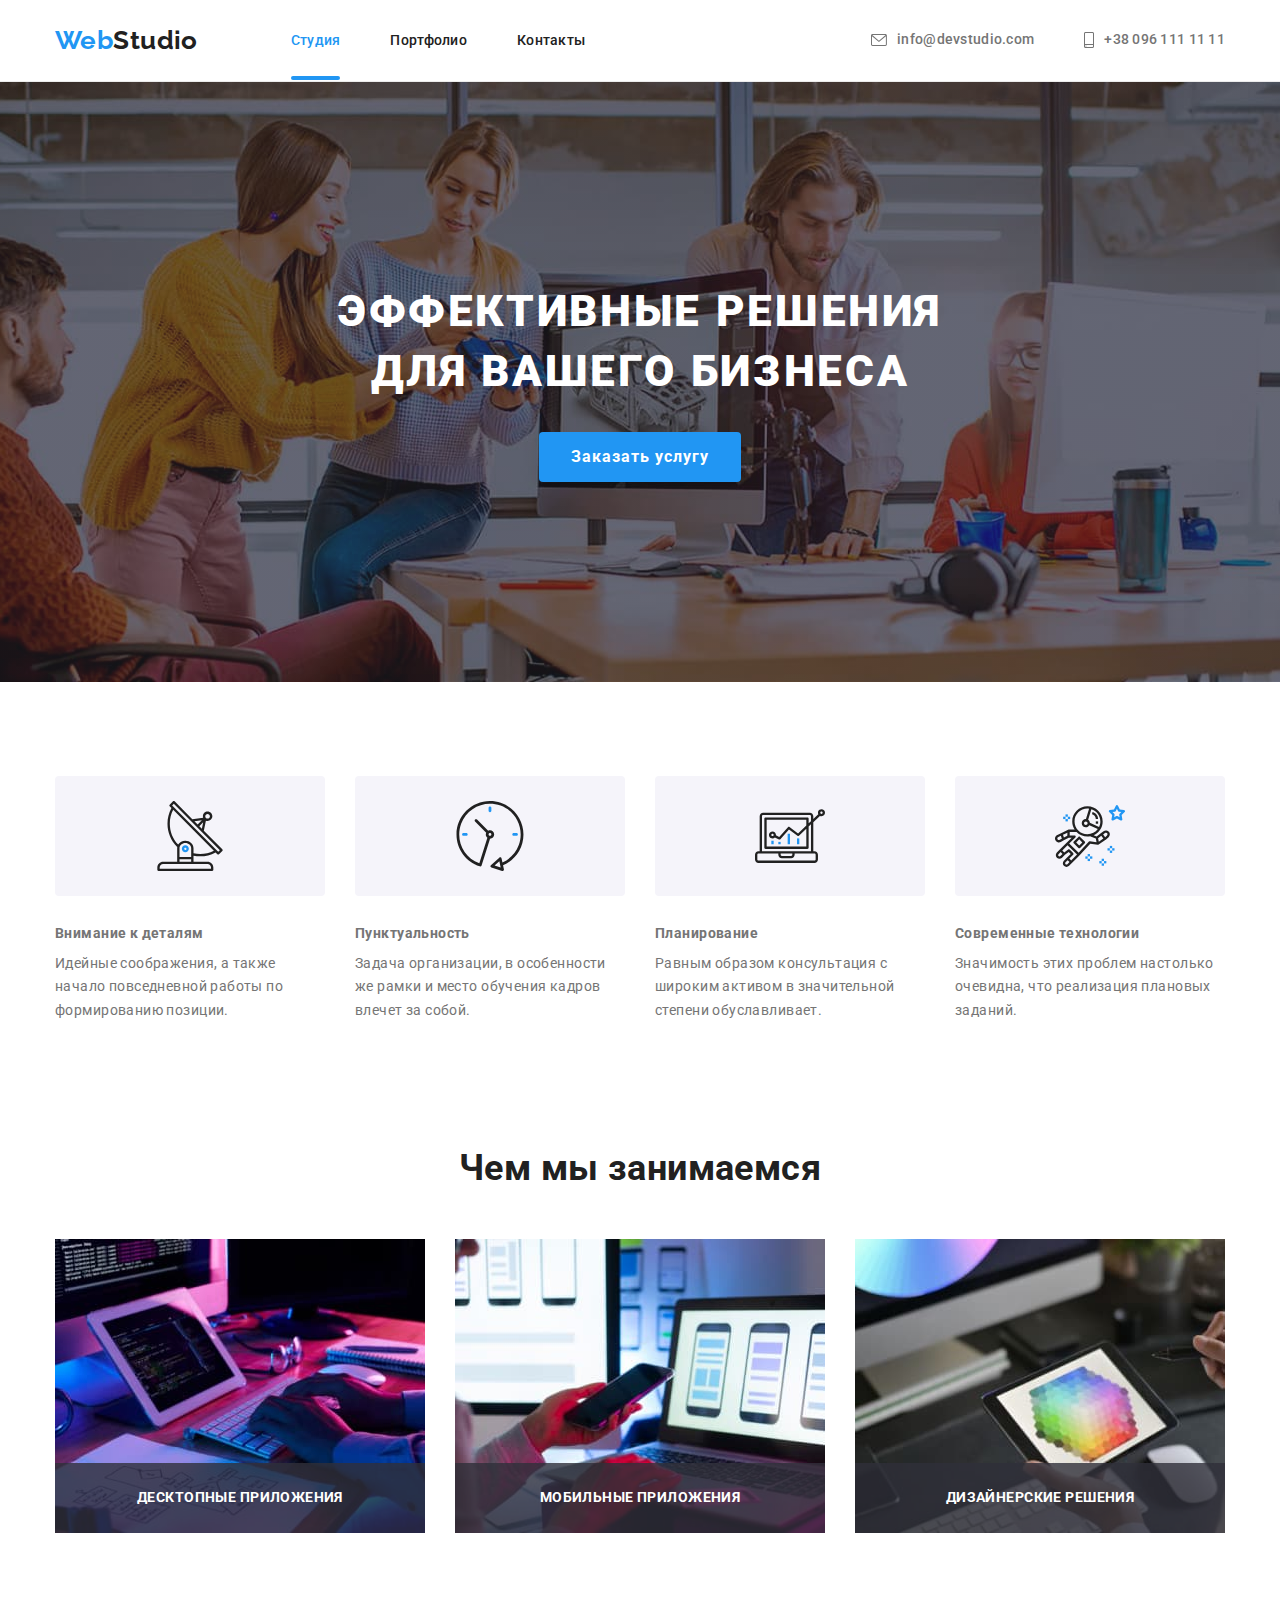
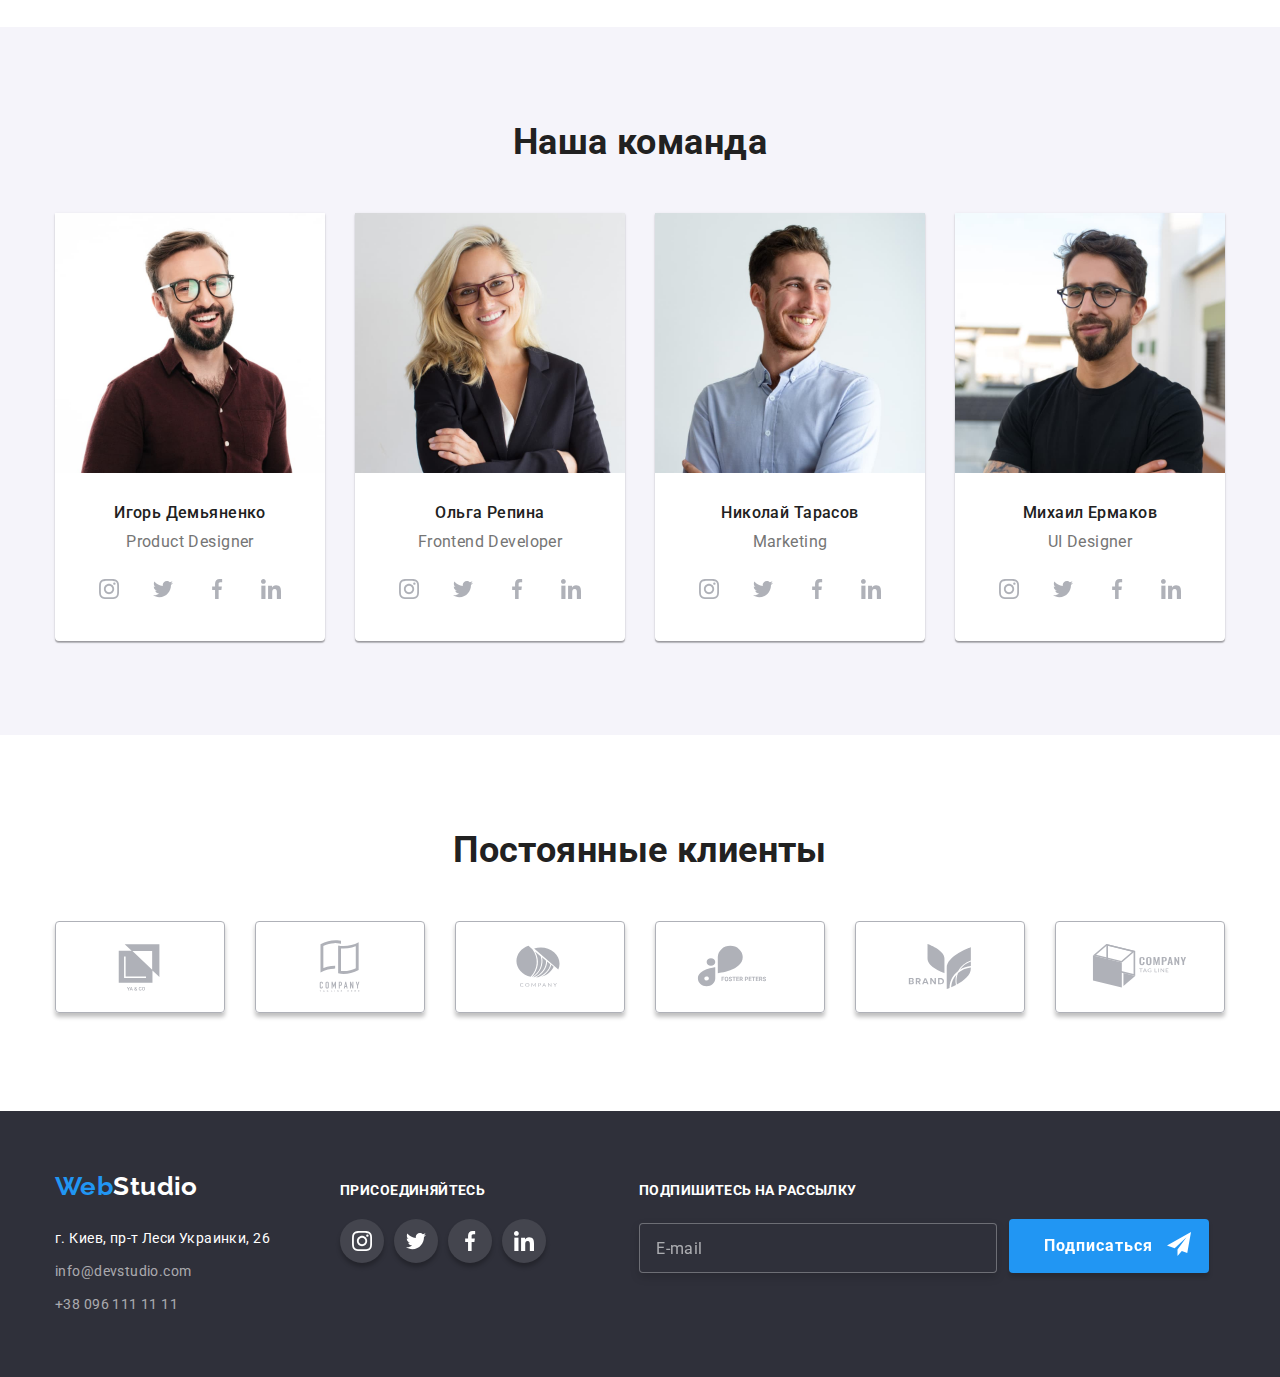
==== index.html @ 1bba3a95 "homework" ====
<!DOCTYPE html>
<html lang="ru">
  <head>
    <meta charset="UTF-8" />
    <meta http-equiv="X-UA-Compatible" content="IE=edge" />
    <meta name="viewport" content="width=device-width, initial-scale=1.0" />
    <title>Studia</title>
    <link rel="preconnect" href="https://fonts.gstatic.com" />
    <link
      href="https://fonts.googleapis.com/css2?family=Raleway:wght@700&family=Roboto:wght@400;500;700;900&display=swap"
      rel="stylesheet"
    />
    <link
      rel="stylesheet"
      href="https://cdnjs.cloudflare.com/ajax/libs/modern-normalize/1.1.0/modern-normalize.min.css"
    />
    <link rel="stylesheet" href="./css/styles.css" />
  </head>
  <body>
    <!-- Шапка Сайта-->
    <header>
      <div class="container main-nav">
        <a href="./index.html" class="logo"
          >Web<span class="accent">Studio</span></a
        >
        <nav>
          <ul class="site-nav list">
            <li class="item"><a href="/" class="current">Студия</a></li>
            <li class="item"><a href="./portfolio.html">Портфолио</a></li>
            <li class="item"><a href="/">Контакты</a></li>
          </ul>
        </nav>
        <ul class="contacts-list">
          <li class="item">
            <a href="mailto:info@devstudio.com" class="envelope">
              <svg width="16px" height="12px" class="envelope-icon">
                <use href="./images/symbol-defs.svg#icon-envelope"></use>
              </svg>
              info@devstudio.com</a
            >
          </li>
          <li class="item">
            <a href="tel:+380961111111" class="envelope">
              <svg class="envelope-icon" width="10px" height="16px">
                <use href="./images/symbol-defs.svg#icon-smartphone"></use>
              </svg>
              +38 096 111 11 11</a
            >
          </li>
        </ul>
      </div>
    </header>
    <main>
      <!-- Решения для бизнеса-->
      <section class="hero">
        <h1 class="hero-title">Эффективные решения<br />для вашего бизнеса</h1>
        <button type="button" class="button" data-modal-open>
          Заказать услугу
        </button>
      </section>
      <div class="backdrop is-hidden" data-modal>
        <div class="modal">
          <button type="button" class="modal-button" data-modal-close>
            <svg class="modal-close-icon" width="11" height="11">
              <use href="./images/symbol-defs.svg#icon-close"></use>
            </svg>
          </button>
          <p class="text-form">Оставьте свои данные, мы вам перезвоним</p>
          <form class="contact-form">
            <label class="contact-form-field">
              <span class="text-form-field">Имя</span>
              <span class="contact-form-input-wraper">
                <input
                  name="user_name"
                  class="contact-form-input"
                  type="text"
                />
                <svg class="contact-form-icon" width="18" height="18">
                  <use href="./images/symbol-defs.svg#icon-person-black"></use>
                </svg>
              </span>
            </label>
            <label class="contact-form-field">
              <span class="text-form-field">Телефон</span>
              <span class="contact-form-input-wraper">
                <input
                  name="user_phone"
                  class="contact-form-input"
                  type="tel"
                />
                <svg class="contact-form-icon" width="18" height="18">
                  <use href="./images/symbol-defs.svg#icon-phone-black"></use>
                </svg>
              </span>
            </label>
            <label class="contact-form-field">
              <span class="text-form-field">Почта</span>
              <span class="contact-form-input-wraper">
                <input
                  name="user_mail"
                  class="contact-form-input"
                  type="email"
                />
                <svg class="contact-form-icon" width="18" height="18">
                  <use href="./images/symbol-defs.svg#icon-email-black"></use>
                </svg>
              </span>
            </label>
            <label class="contact-form-field">
              <span class="text-form-field">Комментарий</span>
              <textarea
                name="user_massage"
                class="contact-form-massage"
                placeholder="Введите текст"
              ></textarea>
            </label>
            <div class="contact-form-checkbox-wraper">
              <input
                name="acept_policy"
                type="checkbox"
                class="contact-form-checkbox visually-hidden"
                id="policy-checkbox"
                required
              />
              <label for="policy-checkbox" class="contact-form-checkbox-label"
                >Соглашаюсь с рассылкой и принимаю&nbsp;
                <a class="privacy-policy" href="">Условия договора</a>
              </label>
            </div>

            <button type="submit" class="contact-form-submit-btn">
              Отправить
            </button>
          </form>
        </div>
      </div>
      <!-- Особенности в работах-->
      <section class="section">
        <div class="container">
          <h2 class="visually-hidden">Особенности в работах</h2>
          <ul class="list-text">
            <li class="list-text-item">
              <div class="list-text-icons">
                <svg width="70px" height="70px">
                  <use href="./images/symbol-defs.svg#icon-antenna"></use>
                </svg>
              </div>
              <h3>Внимание к деталям</h3>
              <p>
                Идейные соображения, а также начало повседневной работы по
                формированию позиции.
              </p>
            </li>
            <li class="list-text-item clock">
              <div class="list-text-icons">
                <svg width="70px" height="70px">
                  <use href="./images/symbol-defs.svg#icon-clock"></use>
                </svg>
              </div>
              <h3>Пунктуальность</h3>
              <p>
                Задача организации, в особенности же рамки и место обучения
                кадров влечет за собой.
              </p>
            </li>
            <li class="list-text-item diagram">
              <div class="list-text-icons">
                <svg width="70px" height="70px">
                  <use href="./images/symbol-defs.svg#icon-diagram"></use>
                </svg>
              </div>
              <h3>Планирование</h3>
              <p>
                Равным образом консультация с широким активом в значительной
                степени обуславливает.
              </p>
            </li>
            <li class="list-text-item astronaut">
              <div class="list-text-icons">
                <svg width="70px" height="70px">
                  <use href="./images/symbol-defs.svg#icon-astronaut"></use>
                </svg>
              </div>
              <h3>Современные технологии</h3>
              <p>
                Значимость этих проблем настолько очевидна, что реализация
                плановых заданий.
              </p>
            </li>
          </ul>
        </div>
      </section>
      <!-- Чем мы занимаемся-->
      <section class="section work">
        <div class="container">
          <h2 class="section-title">Чем мы занимаемся</h2>
          <ul class="list">
            <li>
              <div class="list-work">
                <img
                  src="./images/planshet.jpg"
                  alt="печать текста на клавиатуре"
                  width="370"
                />
                <p class="overlay-work">Десктопные приложения</p>
              </div>
            </li>
            <li>
              <div class="list-work">
                <img
                  src="./images/telefon.jpg"
                  alt="с телефоном в руках"
                  width="370"
                />
                <p class="overlay-work">Мобильные приложения</p>
              </div>
            </li>
            <li>
              <div class="list-work">
                <img
                  src="./images/risunok.jpg"
                  alt="с планшетом в руках"
                  width="370"
                />
                <p class="overlay-work">Дизайнерские решения</p>
              </div>
            </li>
          </ul>
        </div>
      </section>
      <!-- Команда-->
      <section class="section-our-team">
        <div class="container">
          <h2 class="section-title">Наша команда</h2>
          <ul class="list">
            <li class="list-item">
              <img
                src="./images/igordemjanenko.jpg"
                alt="Игорь Демьяненко"
                width="270"
              />

              <h3>Игорь Демьяненко</h3>
              <p>Product Designer</p>

              <ul class="list-icons-team">
                <li>
                  <a href="https://www.instagram.com/" class="icons-team">
                    <svg class="icon-team" width="20px" height="20px">
                      <use href="./images/symbol-defs.svg#icon-instagram"></use>
                    </svg>
                  </a>
                </li>
                <li>
                  <a href="https://www.twitter.com/" class="icons-team">
                    <svg class="icon-team" width="20px" height="20px">
                      <use href="./images/symbol-defs.svg#icon-twitter"></use>
                    </svg>
                  </a>
                </li>
                <li>
                  <a href="https://www.facebook.com/" class="icons-team">
                    <svg class="icon-team" width="20px" height="20px">
                      <use href="./images/symbol-defs.svg#icon-facebook"></use>
                    </svg>
                  </a>
                </li>
                <li>
                  <a href="https://www.linkedin.com/" class="icons-team">
                    <svg class="icon-team" width="20px" height="20px">
                      <use href="./images/symbol-defs.svg#icon-linkedin"></use>
                    </svg>
                  </a>
                </li>
              </ul>
            </li>
            <li class="list-item">
              <img
                src="./images/olgarepina.jpg"
                alt="Ольга Репина"
                width="270"
              />

              <h3>Ольга Репина</h3>
              <p>Frontend Developer</p>

              <ul class="list-icons-team">
                <li>
                  <a href="https://www.instagram.com/" class="icons-team">
                    <svg class="icon-team" width="20px" height="20px">
                      <use href="./images/symbol-defs.svg#icon-instagram"></use>
                    </svg>
                  </a>
                </li>
                <li>
                  <a href="https://www.twitter.com/" class="icons-team">
                    <svg class="icon-team" width="20px" height="20px">
                      <use href="./images/symbol-defs.svg#icon-twitter"></use>
                    </svg>
                  </a>
                </li>
                <li>
                  <a href="https://www.facebook.com/" class="icons-team">
                    <svg class="icon-team" width="20px" height="20px">
                      <use href="./images/symbol-defs.svg#icon-facebook"></use>
                    </svg>
                  </a>
                </li>
                <li>
                  <a href="https://www.linkedin.com/" class="icons-team">
                    <svg class="icon-team" width="20px" height="20px">
                      <use href="./images/symbol-defs.svg#icon-linkedin"></use>
                    </svg>
                  </a>
                </li>
              </ul>
            </li>
            <li class="list-item">
              <img
                src="./images/nikolajtarasov.jpg"
                alt="Николай Тарасов"
                width="270"
              />

              <h3>Николай Тарасов</h3>
              <p>Marketing</p>

              <ul class="list-icons-team">
                <li>
                  <a href="https://www.instagram.com/" class="icons-team">
                    <svg class="icon-team" width="20px" height="20px">
                      <use href="./images/symbol-defs.svg#icon-instagram"></use>
                    </svg>
                  </a>
                </li>
                <li>
                  <a href="https://www.twitter.com/" class="icons-team">
                    <svg class="icon-team" width="20px" height="20px">
                      <use href="./images/symbol-defs.svg#icon-twitter"></use>
                    </svg>
                  </a>
                </li>
                <li>
                  <a href="https://www.facebook.com/" class="icons-team">
                    <svg class="icon-team" width="20px" height="20px">
                      <use href="./images/symbol-defs.svg#icon-facebook"></use>
                    </svg>
                  </a>
                </li>
                <li>
                  <a href="https://www.linkedin.com/" class="icons-team">
                    <svg class="icon-team" width="20px" height="20px">
                      <use href="./images/symbol-defs.svg#icon-linkedin"></use>
                    </svg>
                  </a>
                </li>
              </ul>
            </li>
            <li class="list-item">
              <img
                src="./images/mikhailyermakov.jpg"
                alt="Михаил Ермаков"
                width="270"
              />

              <h3>Михаил Ермаков</h3>
              <p>UI Designer</p>

              <ul class="list-icons-team">
                <li>
                  <a href="https://www.instagram.com/" class="icons-team">
                    <svg class="icon-team" width="20px" height="20px">
                      <use href="./images/symbol-defs.svg#icon-instagram"></use>
                    </svg>
                  </a>
                </li>
                <li>
                  <a href="https://www.twitter.com/" class="icons-team">
                    <svg class="icon-team" width="20px" height="20px">
                      <use href="./images/symbol-defs.svg#icon-twitter"></use>
                    </svg>
                  </a>
                </li>
                <li>
                  <a href="https://www.facebook.com/" class="icons-team">
                    <svg class="icon-team" width="20px" height="20px">
                      <use href="./images/symbol-defs.svg#icon-facebook"></use>
                    </svg>
                  </a>
                </li>
                <li>
                  <a href="https://www.linkedin.com/" class="icons-team">
                    <svg class="icon-team" width="20px" height="20px">
                      <use href="./images/symbol-defs.svg#icon-linkedin"></use>
                    </svg>
                  </a>
                </li>
              </ul>
            </li>
          </ul>
        </div>
      </section>
      <section class="our-clients">
        <div class="container">
          <h2 class="section-title">Постоянные клиенты</h2>
          <ul class="list-logos">
            <li class="svg-logo-list">
              <a href="/" class="logo-client">
                <svg width="106px" height="60px" class="svg-logo">
                  <use href="./images/symbol-defs.svg#icon-Logo1"></use>
                </svg>
              </a>
            </li>
            <li class="svg-logo-list">
              <a href="/" class="logo-client">
                <svg width="106px" height="60px" class="svg-logo">
                  <use href="./images/symbol-defs.svg#icon-Logo2"></use>
                </svg>
              </a>
            </li>
            <li class="svg-logo-list">
              <a href="/" class="logo-client">
                <svg width="106px" height="60px" class="svg-logo">
                  <use href="./images/symbol-defs.svg#icon-Logo3"></use>
                </svg>
              </a>
            </li>
            <li class="svg-logo-list">
              <a href="/" class="logo-client">
                <svg width="106px" height="60px" class="svg-logo">
                  <use href="./images/symbol-defs.svg#icon-Logo4"></use>
                </svg>
              </a>
            </li>
            <li class="svg-logo-list">
              <a href="/" class="logo-client">
                <svg width="106px" height="60px" class="svg-logo">
                  <use href="./images/symbol-defs.svg#icon-Logo5"></use>
                </svg>
              </a>
            </li>
            <li class="svg-logo-list">
              <a href="/" class="logo-client">
                <svg width="106px" height="60px" class="svg-logo">
                  <use href="./images/symbol-defs.svg#icon-Logo6"></use>
                </svg>
              </a>
            </li>
          </ul>
        </div>
      </section>
    </main>
    <!--Футер-->
    <footer>
      <div class="container footer-container">
        <div class="nav-footer">
          <a href="/" class="logo logo-footer"
            >Web<span class="accent-footer">Studio</span></a
          >
          <address>
            <ul class="list-footer">
              <li>
                <a
                  class="adress"
                  href="https://goo.gl/maps/MWfXR5edQ5mQwXb56"
                  target="_blank"
                  rel="noreferrer noopener"
                  title="карты google"
                  >г. Киев, пр-т Леси Украинки, 26</a
                >
              </li>
              <li>
                <a class="contacts-footer" href="mailto:info@devstudio.com"
                  >info@devstudio.com</a
                >
              </li>
              <li>
                <a class="contacts-footer" href="tel:+380961111111"
                  >+38 096 111 11 11</a
                >
              </li>
            </ul>
          </address>
        </div>
        <div class="icons-nav-footer">
          <p class="text-footer">Присоединяйтесь</p>
          <ul class="list-icons-footer">
            <li>
              <a href="https://www.instagram.com/" class="icons-footer">
                <svg class="icon-footer" width="20px" height="20px">
                  <use href="./images/symbol-defs.svg#icon-instagram"></use>
                </svg>
              </a>
            </li>
            <li>
              <a href="https://www.twitter.com/" class="icons-footer">
                <svg class="icon-footer" width="20px" height="20px">
                  <use href="./images/symbol-defs.svg#icon-twitter"></use>
                </svg>
              </a>
            </li>
            <li>
              <a href="https://www.facebook.com/" class="icons-footer">
                <svg class="icon-footer" width="20px" height="20px">
                  <use href="./images/symbol-defs.svg#icon-facebook"></use>
                </svg>
              </a>
            </li>
            <li>
              <a href="https://www.linkedin.com/" class="icons-footer">
                <svg class="icon-footer" width="20px" height="20px">
                  <use href="./images/symbol-defs.svg#icon-linkedin"></use>
                </svg>
              </a>
            </li>
          </ul>
        </div>
        <div class="form-footer">
          <p class="text-form-footer">Подпишитесь на рассылку</p>
          <span class="footer-position">
            <label class="footer-form-field">
              <textarea
                name="user_massage"
                class="footer-form-massage"
                placeholder="E-mail"
              ></textarea>
            </label>
            <button type="submit" class="footer-form-btn">
              <span class="btn-text">Подписаться</span>
            </button>
          </span>
        </div>
      </div>
    </footer>
    <script src="./modal.js"></script>
  </body>
</html>
---- css/styles.css ----
:root {
  --primary-text-color: #212121;
  --secondary-text-color: #757575;
  --accent: #2196f3;
  --font-color: #ffffff;
  --secondary-font-color: #2f303a;
  --third-font-color: #f5f4fa;
}
h1,
h2,
h3,
p {
  margin-top: 0;
  margin-bottom: 0;
}
html {
  box-sizing: border-box;
}
header {
  padding-top: 25px;
  padding-bottom: 25px;
  border-bottom: 1px solid #ececec;
}
body {
  background-color: var(--font-color);
  color: var(--primary-text-color);
  margin: 0;

  font-family: roboto, sans-serif;
  letter-spacing: 0.03em;
  font-size: 14px;
  line-height: 1.7;
}

img {
  display: block;
}

.list {
  display: flex;
  flex-wrap: wrap;
  list-style: none;
  padding: 0;
  margin: 0;
}
.list .item:not(:last-child) {
  margin-right: 50px;
}
.list li:not(:last-child) {
  margin-right: 30px;
}
.list-item {
  background-color: var(--font-color);
  margin-bottom: 0;
  box-shadow: 0px 1px 3px rgba(0, 0, 0, 0.12), 0px 1px 1px rgba(0, 0, 0, 0.14),
    0px 2px 1px rgba(0, 0, 0, 0.2);
  border-radius: 0px 0px 4px 4px;
}
a {
  text-decoration: none;
}
.list-text {
  display: flex;
  flex-wrap: nowrap;
  list-style: none;
  padding-left: 0;
  margin: 0;
}
.list-text li:not(:last-child) {
  margin-right: 30px;
}

.list-text-item {
  height: auto;
  width: 270px;

  margin-bottom: 30px;
}
.list-text-icons {
  background-color: var(--third-font-color);
  height: 120px;
  margin-bottom: 30px;
  align-items: center;
  justify-content: center;
  display: flex;
  border-radius: 4px;
}

.container {
  width: 1200px;
  padding-left: 15px;
  padding-right: 15px;
  margin: 0 auto;
}

/* header */
.main-nav {
  display: flex;
  align-items: center;
}

.logo {
  color: var(--accent);
  margin-right: 93px;

  font-family: raleway;
  font-weight: bold;
  font-size: 26px;
  line-height: 1.19;
}

.accent {
  color: var(--primary-text-color);
}
.accent-footer {
  color: var(--font-color);
}

.site-nav a {
  color: var(--primary-text-color);

  font-weight: 500;
  font-size: 14px;
  line-height: 1.14;
  letter-spacing: 0.02em;
  padding-bottom: 32px;
  transition: color 250ms cubic-bezier(0.4, 0, 0.2, 1);
}

.site-nav a:hover,
.site-nav a:focus {
  color: var(--accent);
}
.site-nav .current {
  color: var(--accent);
  padding-bottom: 32px;
}
.current {
  position: relative;
}
.current::after {
  content: "";
  background-color: var(--accent);
  position: absolute;
  width: 100%;
  height: 4px;
  bottom: 0;
  left: 0;
  border-radius: 2px;
}
.site-nav {
  display: flex;
}

.site-nav .item {
  margin-right: 50px;
  display: block;
}
.site-nav .item:last-child {
  margin-right: 0;
}
.contacts-list a {
  color: var(--secondary-text-color);

  font-weight: 500;
  font-size: 14px;
  line-height: 1.14;
  letter-spacing: 0.02em;
}

.contacts-list {
  display: flex;
  list-style: none;
  padding-left: 0;
  padding: 0;
  margin-top: 0;
  margin-bottom: 0;
  margin-left: auto;
}
.contacts-list .item + .item {
  margin-left: 50px;
}
.envelope {
  display: flex;
  align-items: center;
  transition: color 250ms cubic-bezier(0.4, 0, 0.2, 1);
}
.envelope:hover,
.envelope:focus {
  color: var(--accent);
  cursor: pointer;
}
.envelope-icon {
  margin-right: 10px;
  fill: currentColor;
}

.visually-hidden {
  position: absolute;
  width: 1px;
  height: 1px;
  margin: -1px;
  border: 0;
  padding: 0;
  white-space: nowrap;
  clip-path: inset(100%);
  clip: rect(0 0 0 0);
  overflow: hidden;
}

/* hero */
.hero {
  background-color: var(--secondary-font-color);
  text-align: center;
  margin-left: auto;
  margin-right: auto;
  padding-top: 200px;
  padding-bottom: 200px;
  max-width: 1600px;
  background-image: linear-gradient(
      to right,
      rgba(47, 48, 58, 40%),
      rgba(47, 48, 58, 40%)
    ),
    url("../images/hero.jpg");

  background-repeat: no-repeat;
  background-position: center;
  background-size: cover;
}

.hero-title {
  color: var(--font-color);
  margin-top: 0;
  margin-bottom: 30px;
  font-weight: 900;
  font-size: 44px;
  line-height: 1.36;

  letter-spacing: 0.06em;
  text-transform: uppercase;
}

.backdrop {
  position: fixed;
  top: 0;
  left: 0;
  width: 100%;
  height: 100%;
  background-color: rgba(0, 0, 0, 0.2);
  transition: opacity 250ms cubic-bezier(0.4, 0, 0.2, 1),
    visibility 250ms cubic-bezier(0.4, 0, 0.2, 1);
}
.backdrop.is-hidden {
  opacity: 0;
  pointer-events: none;
  visibility: visible;
}
.modal {
  position: absolute;
  top: 50%;
  left: 50%;
  transform: translate(-50%, -50%);
  min-height: 581px;
  min-width: 528px;
  background-color: rgba(255, 255, 255, 1);
  border-radius: 4px;
  box-shadow: 0px 1px 3px rgba(0, 0, 0, 0.12), 0px 1px 1px rgba(0, 0, 0, 0.14),
    0px 2px 1px rgba(0, 0, 0, 0.2);
  padding: 40px;
}

/* section */
.section {
  padding-top: 94px;
  padding-bottom: 94px;
}
.work {
  padding-top: 0;
}
.list-work {
  position: relative;
  z-index: -1;
}
.overlay-work {
  position: absolute;
  bottom: 0;
  left: 0;
  width: 100%;
  padding: 27px 82px;
  height: 70px;
  font-style: normal;
  font-weight: 700;
  font-size: 14px;
  line-height: 1.14;
  text-align: center;
  letter-spacing: 0.03em;
  text-transform: uppercase;
  background-color: rgba(47, 48, 58, 0.8);
  color: var(--font-color);
}
.section-title {
  color: var(--primary-text-color);
  margin-top: 0;
  margin-bottom: 50px;

  font-weight: bold;
  font-size: 36px;
  line-height: 1.17;
  text-align: center;
}
.section h3 {
  margin-bottom: 10px;

  font-weight: bold;
  font-size: 14px;
  line-height: 1.14;
}

.section {
  color: var(--secondary-text-color);
  margin-bottom: 0;
  margin-top: 0;
}
.section-our-team {
  background-color: var(--third-font-color);

  padding-top: 94px;
  padding-bottom: 94px;
}
.section-our-team p {
  color: var(--secondary-text-color);

  font-size: 16px;
  line-height: 1.19;
  text-align: center;
}

.section-our-team h3 {
  margin-top: 30px;
  margin-bottom: 10px;

  font-weight: 500;
  font-size: 16px;
  line-height: 1.19;
  text-align: center;
}

.icons-nav-team {
  display: flex;
  justify-content: center;
}
.list-icons-team {
  list-style: none;
  display: flex;
  padding-left: 0;
  justify-content: center;
  margin-top: 16px;
  margin-bottom: 0;
  margin-bottom: 30px;
}
.list-icons-team li:not(:last-child) {
  margin-right: 10px;
}

.icons-team {
  display: flex;
  align-items: center;
  justify-content: center;
  width: 44px;
  height: 44px;
  border-radius: 50%;
  fill: rgba(175, 177, 184, 1);
  transition: background-color 250ms cubic-bezier(0.4, 0, 0.2, 1),
    fill 250ms cubic-bezier(0.4, 0, 0.2, 1);
}
.icons-team:hover,
.icons-team:focus {
  background-color: var(--accent);
  fill: var(--font-color);
}

/* button */
.button {
  color: var(--font-color);
  background: var(--accent);
  cursor: pointer;
  border-radius: 4px;
  padding: 10px 32px;
  min-width: 200px;
  text-align: center;
  box-shadow: 0px 4px 4px rgba(0, 0, 0, 0.15);
  border: 0;

  font-family: inherit;
  font-weight: bold;
  font-size: 16px;
  line-height: 1.88;
  letter-spacing: 0.06em;
  transition: background 250ms cubic-bezier(0.4, 0, 0.2, 1),
    box-shadow 250ms cubic-bezier(0.4, 0, 0.2, 1),
    border-radius 250ms cubic-bezier(0.4, 0, 0.2, 1);
}
.button:hover,
.button:focus {
  background: #188ce8;
  box-shadow: 0px 4px 4px rgba(0, 0, 0, 0.15);
  border-radius: 0;
}
.modal-button {
  width: 30px;
  height: 30px;
  position: absolute;
  top: 8px;
  right: 8px;
  border-radius: 50%;
  border: 1px solid rgba(0, 0, 0, 0.1);
  background-color: var(--font-color);
  padding: 0;
  display: flex;
  justify-content: center;
  align-items: center;
  cursor: pointer;
  transition: fill 250ms cubic-bezier(0.4, 0, 0.2, 1);
}
.modal-button:hover,
.modal-button:focus {
  fill: rgba(33, 150, 243, 1);
  outline: none;
}
.filter-button {
  color: var(--primary-text-color);
  min-width: 73px;
  background-color: var(--third-font-color);
  border-radius: 4px;
  display: inline-block;
  text-align: center;
  padding: 6px 22px;
  box-shadow: none;
  border: 0;
  font-family: inherit;
  font-weight: 500;
  font-size: 16px;
  line-height: 1.63;
  letter-spacing: 0.03em;
  transition: color 250ms cubic-bezier(0.4, 0, 0.2, 1),
    background-color 250ms cubic-bezier(0.4, 0, 0.2, 1),
    box-shadow 250ms cubic-bezier(0.4, 0, 0.2, 1);
}

.filter-button:hover,
.filter-button:focus {
  color: var(--font-color);
  background-color: var(--accent);
  border-radius: 4px;
  box-shadow: 0px 2px 2px 0px rgba(0, 0, 0, 0.12),
    0px 1px 2px 0px rgba(0, 0, 0, 0.08), 0px 3px 1px 0px rgba(0, 0, 0, 0.1);
}
.our-clients {
  margin-top: 94px;
}
.logo-client {
  display: flex;
  align-items: center;
  justify-content: center;
  width: 170px;
  height: 92px;
  fill: #afb1b8;
  box-shadow: 0px 4px 4px 0px rgba(0, 0, 0, 0.25);
  border-radius: 4px;
  border: 1px solid #afb1b8;
  transition: fill 250ms cubic-bezier(0.4, 0, 0.2, 1),
    border 250ms cubic-bezier(0.4, 0, 0.2, 1);
}
.list-logos {
  display: flex;
  list-style: none;
  flex-wrap: nowrap;
  justify-content: space-between;
  padding-left: 0;
  margin-bottom: 98px;
  margin-top: 0;
}
.svg-logo-list:not(:last-child) {
  margin-right: 30px;
}
.logo-client:hover,
.logo-client:focus {
  fill: var(--accent);
  border: 1px solid #2196f3;
}
/* footer */

.logo-footer {
  margin-bottom: 25px;
  display: block;
  margin-right: 0;
}

.list-footer {
  list-style: none;
  margin-top: 0;
  margin-bottom: 0;

  padding-left: 0;
}
.list-footer li:not(:last-child) {
  margin-bottom: 9px;
}
footer {
  background-color: var(--secondary-font-color);
  padding-top: 60px;
  padding-bottom: 60px;
}
.footer-container {
  display: flex;
  width: 1200px;
  justify-content: left;
  align-items: baseline;
}
.adress {
  color: var(--font-color);
  margin-bottom: 9px;
  transition: color 250ms cubic-bezier(0.4, 0, 0.2, 1);
}
.adress:hover,
.adress:focus {
  color: var(--accent);
}
.contacts-footer {
  color: #ffffff99;
  margin-bottom: 9px;
  transition: color 250ms cubic-bezier(0.4, 0, 0.2, 1);
}
.contacts-footer:hover,
.contacts-footer:focus {
  color: var(--accent);
}
address {
  font-style: normal;
}
.text-footer {
  text-transform: uppercase;
  color: var(--font-color);
  font-weight: bold;
  font-size: 14px;
  line-height: 1.14;
  letter-spacing: 0.03em;
}

.icons-footer:hover,
.icons-footer:focus {
  background-color: var(--accent);
}

.icons-footer {
  display: flex;
  align-items: center;
  justify-content: center;
  width: 44px;
  height: 44px;
  border-radius: 50%;
  border: 1px rgba(0, 0, 0, 1);
  box-shadow: 0px 4px 4px 0px rgba(0, 0, 0, 0.25);
  background-color: rgba(68, 69, 78, 1);
  fill: #ffffff;
  transition: background-color 250ms cubic-bezier(0.4, 0, 0.2, 1);
}
.icons-nav-footer {
  margin-left: 70px;
}
.list-icons-footer li:not(:last-child) {
  margin-right: 10px;
}
.list-icons-footer {
  list-style: none;
  display: flex;
  padding-left: 0;
  margin-top: 20px;
  margin-bottom: 0;
}
.text-form-footer {
  font-weight: 700;
  font-size: 14px;
  line-height: 1.14;
  letter-spacing: 0.03em;
  text-transform: uppercase;
  color: #ffffff;
  margin-bottom: 20px;
  margin-left: 93px;
}
.form-footer {
  display: block;
}
.footer-form-massage {
  color: var(--font-color);
  width: 358px;
  height: 50px;
  margin-top: 4px;
  padding: 15px 16px;
  resize: none;
  border: 1px solid rgba(255, 255, 255, 0.3);
  filter: drop-shadow(0px 4px 4px rgba(0, 0, 0, 0.15));
  border-radius: 4px;
  background: #2f303a;
  overflow: hidden;
}
.footer-form-massage::placeholder {
  font-size: 16px;
  line-height: 20px;
  letter-spacing: 0.03em;
  color: rgba(255, 255, 255, 0.6);
}
.footer-form-btn {
  display: inline-block;
  color: var(--font-color);
  background: var(--accent);
  cursor: pointer;
  border-radius: 4px;
  padding-top: 10px;
  padding-bottom: 10px;
  position: relative;
  min-width: 200px;
  box-shadow: 0px 4px 4px rgba(0, 0, 0, 0.15);
  border: 0;
  font-family: inherit;
  font-weight: bold;
  font-size: 16px;
  line-height: 1.88;
  letter-spacing: 0.06em;
  transition: background 250ms cubic-bezier(0.4, 0, 0.2, 1),
    box-shadow 250ms cubic-bezier(0.4, 0, 0.2, 1),
    border-radius 250ms cubic-bezier(0.4, 0, 0.2, 1);
  margin-left: 12px;
}
.footer-form-btn:hover,
.footer-form-btn:focus {
  background: #188ce8;
  box-shadow: 0px 4px 4px rgba(0, 0, 0, 0.15);
  border-radius: 0;
}
.footer-form-btn:after {
  content: "";
  background-image: url(../images/icon-send.svg);
  position: absolute;
  width: 24px;
  height: 24px;
  display: flex;
  right: 18px;
  top: 13px;
}
.btn-text {
  display: block;
  padding-left: 29px;
  text-align: left;
}
.footer-form-field {
  display: flex;
  margin-left: 93px;
}
.footer-position {
  display: flex;
}

/* porfolio */

.list-photo {
  display: flex;
  flex-wrap: wrap;
  list-style: none;
  padding: 0;
  margin-bottom: 0;
  margin-top: 0;
}
.list-element {
  margin-right: 30px;
  width: 370px;
  margin-bottom: 30px;
}
.list-element:nth-child(3n) {
  margin-right: 0;
}
.list-element:nth-last-child(-n + 3) {
  margin-bottom: 0;
}
.overlay {
  position: absolute;
  background-color: rgba(33, 150, 243, 0.9);
  color: var(--font-color);
  top: 0;
  left: 0;
  padding: 63px 24px;
  font-size: 18px;
  line-height: 1.55;
  letter-spacing: 0.03em;
  height: 100%;
  width: 100%;
  overflow: hidden;
  transform: translateY(100%);
  transition: transform 250ms cubic-bezier(0.4, 0, 0.2, 1);
}
.list-photo-wraper {
  position: relative;
  overflow: hidden;
}

.link-portfolio {
  color: var(--secondary-text-color);

  font-size: 16px;
  line-height: 1.9;
  transition: box-shadow 250ms cubic-bezier(0.4, 0, 0.2, 1);
}

.link-portfolio h2 {
  color: var(--primary-text-color);
  margin-bottom: 4px;
  font-weight: bold;
  font-size: 18px;
  line-height: 2;
  letter-spacing: 0.06em;
}
.link-portfolio {
  display: inline-block;
}
.link-portfolio:hover,
.link-portfolio:focus {
  box-shadow: 1px 4px 6px 0px rgba(0, 0, 0, 0.16),
    0px 4px 4px 0px rgba(0, 0, 0, 0.06), 0px 1px 1px 0px rgba(0, 0, 0, 0.12);
}
.link-portfolio:focus .overlay,
.link-portfolio:hover .overlay {
  transform: translateY(0);
}
.list-button {
  display: flex;
  list-style: none;
  margin: 0;

  margin-bottom: 50px;
  padding-left: 0;
  justify-content: center;
}
.list-photo-element {
  padding: 20px 24px;
  border-left: 1px solid #eeeeee;
  border-right: 1px solid #eeeeee;
  border-bottom: 1px solid #eeeeee;
}
.list-button li:not(:last-child) {
  margin-right: 8px;
}
/* Стилізація форм */

.text-form {
  font-weight: 700;
  font-size: 20px;
  line-height: 1.15;
  text-align: center;
  letter-spacing: 0.03em;
  margin-bottom: 12px;
}
.contact-form-field {
  display: block;
  margin-bottom: 10px;
}
.contact-form-input {
  width: 100%;
  border: 1px solid rgba(33, 33, 33, 0.2);
  border-radius: 4px;
  height: 40px;
  padding-left: 42px;
  transition: border-color 250ms cubic-bezier(0.4, 0, 0.2, 1);
}
.contact-form-input:focus,
.contact-form-input:hover {
  border-color: var(--accent);
  outline: none;
}
.contact-form-input:focus + .contact-form-icon,
.contact-form-input:hover + .contact-form-icon {
  fill: var(--accent);
}
.text-form-field {
  font-size: 12px;
  line-height: 1.16;
  letter-spacing: 0.01em;
  color: #757575;
}
.contact-form-icon {
  position: absolute;
  top: 50%;
  left: 12px;
  transform: translateY(-50%);
  transition: fill 250ms cubic-bezier(0.4, 0, 0.2, 1);
}
.contact-form-input-wraper {
  position: relative;
  display: block;
  margin-top: 4px;
}
.contact-form-massage {
  width: 100%;
  height: 120px;
  margin-top: 4px;
  padding: 12px 16px;
  resize: none;
  border: 1px solid rgba(33, 33, 33, 0.2);
  border-radius: 4px;
  transition: border-color 250ms cubic-bezier(0.4, 0, 0.2, 1);
}
.contact-form-massage:focus,
.contact-form-massage:hover {
  border-color: var(--accent);
  outline: none;
}
.contact-form-massage::placeholder {
  font-size: 14px;
  line-height: 1.14;
  letter-spacing: 0.01em;
  color: rgba(117, 117, 117, 0.5);
}
.contact-form-checkbox-label {
  font-size: 14px;
  line-height: 1.71;
  letter-spacing: 0.03em;
  color: #757575;
  display: flex;
  align-items: center;
}
.contact-form-checkbox:checked + .contact-form-checkbox-label::before {
  background-image: url(../images/icon-check.svg);
}

.contact-form-checkbox-label::before {
  display: inline-block;
  content: "";
  width: 16px;
  height: 15px;
  background-image: url(../images/icon-no-check.svg);
  cursor: pointer;
  margin-right: 8px;
}
.contact-form-checkbox:focus + .contact-form-checkbox-label::before {
  outline: 1px solid rgba(33, 150, 243, 0.5);
  border-radius: 2px;
}
.contact-form-checkbox-wraper {
  margin-bottom: 30px;
}
.contact-form-submit-btn {
  display: block;
  margin: 0 auto;
  color: var(--font-color);
  background: var(--accent);
  cursor: pointer;
  border-radius: 4px;
  padding: 10px 32px;
  min-width: 200px;
  text-align: center;
  box-shadow: 0px 4px 4px rgba(0, 0, 0, 0.15);
  border: 0;
  font-family: inherit;
  font-weight: bold;
  font-size: 16px;
  line-height: 1.88;
  letter-spacing: 0.06em;
  transition: background 250ms cubic-bezier(0.4, 0, 0.2, 1),
    box-shadow 250ms cubic-bezier(0.4, 0, 0.2, 1),
    border-radius 250ms cubic-bezier(0.4, 0, 0.2, 1);
}
.contact-form-submit-btn:hover,
.contact-form-submit-btn:focus {
  background: #188ce8;
  box-shadow: 0px 4px 4px rgba(0, 0, 0, 0.15);
  border-radius: 0;
}
.privacy-policy {
  font-size: 14px;
  line-height: 1.71;
  letter-spacing: 0.03em;
  color: #2196f3;
}
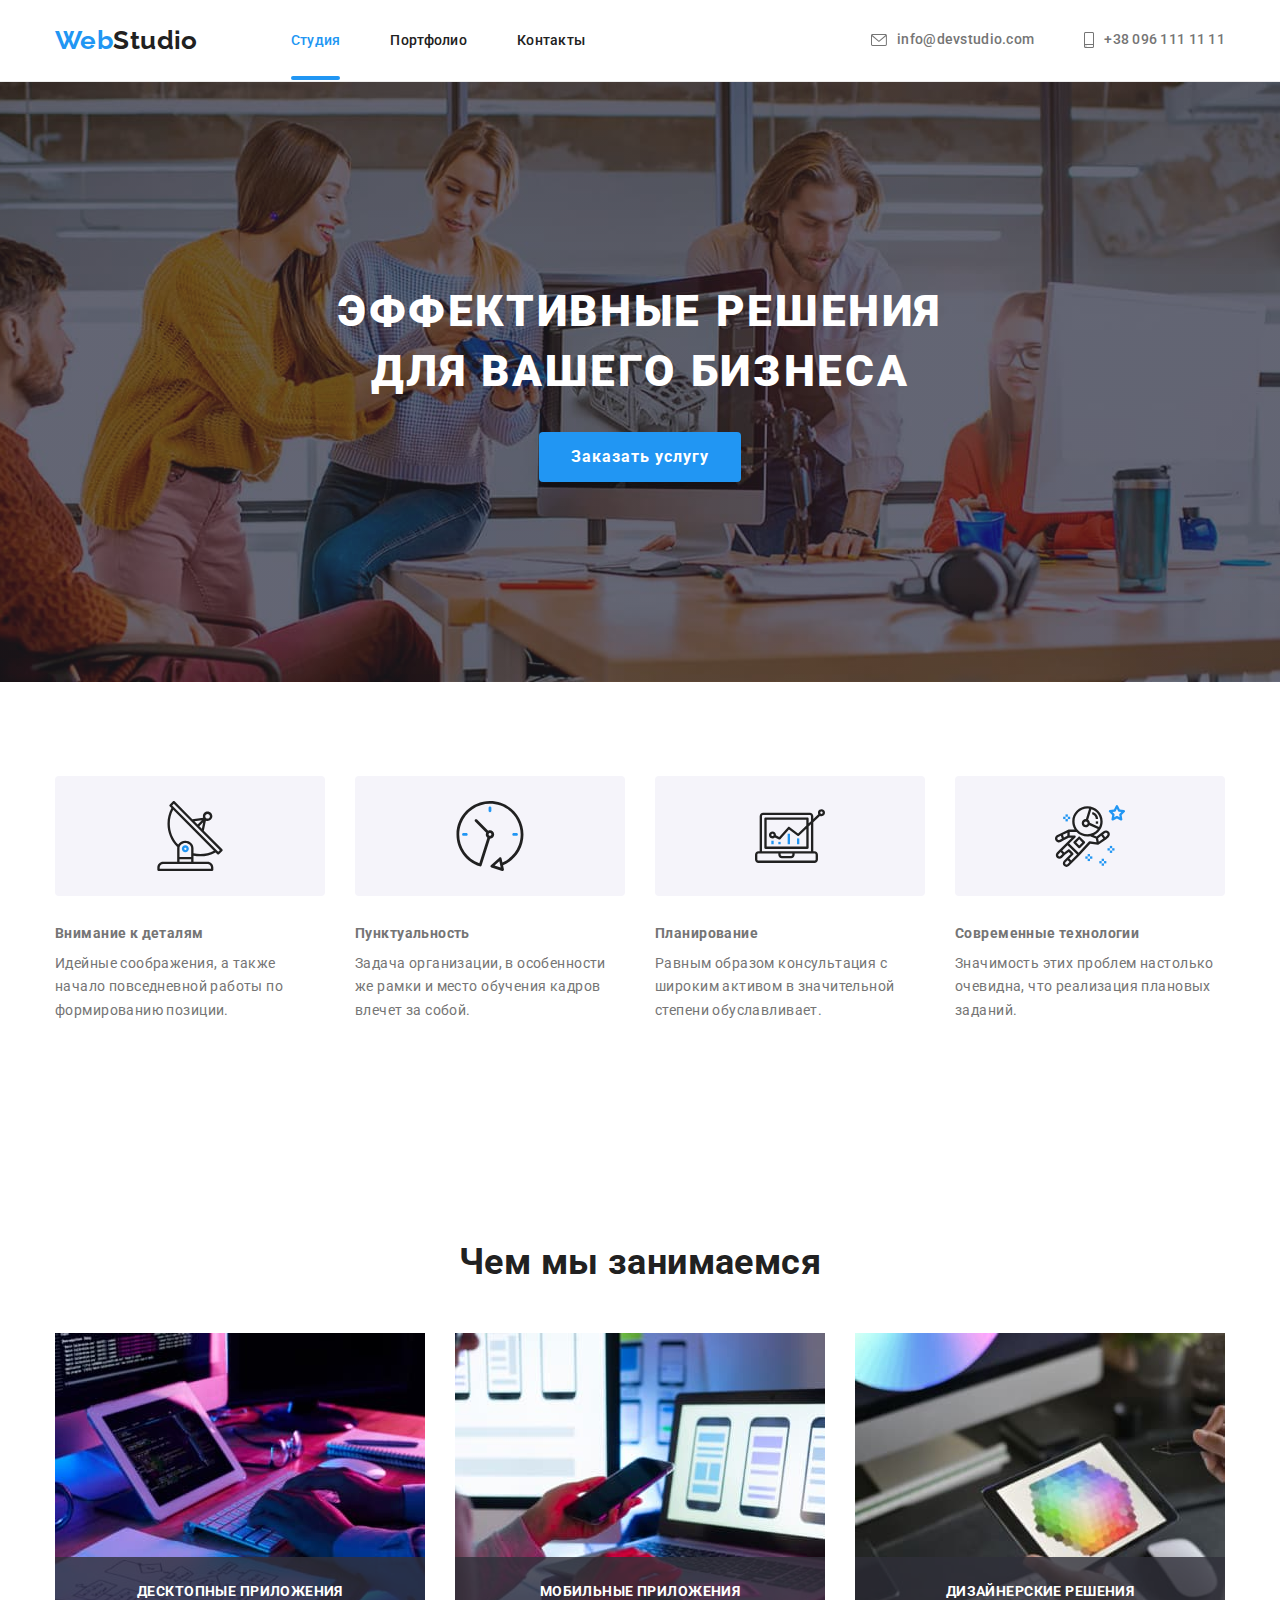
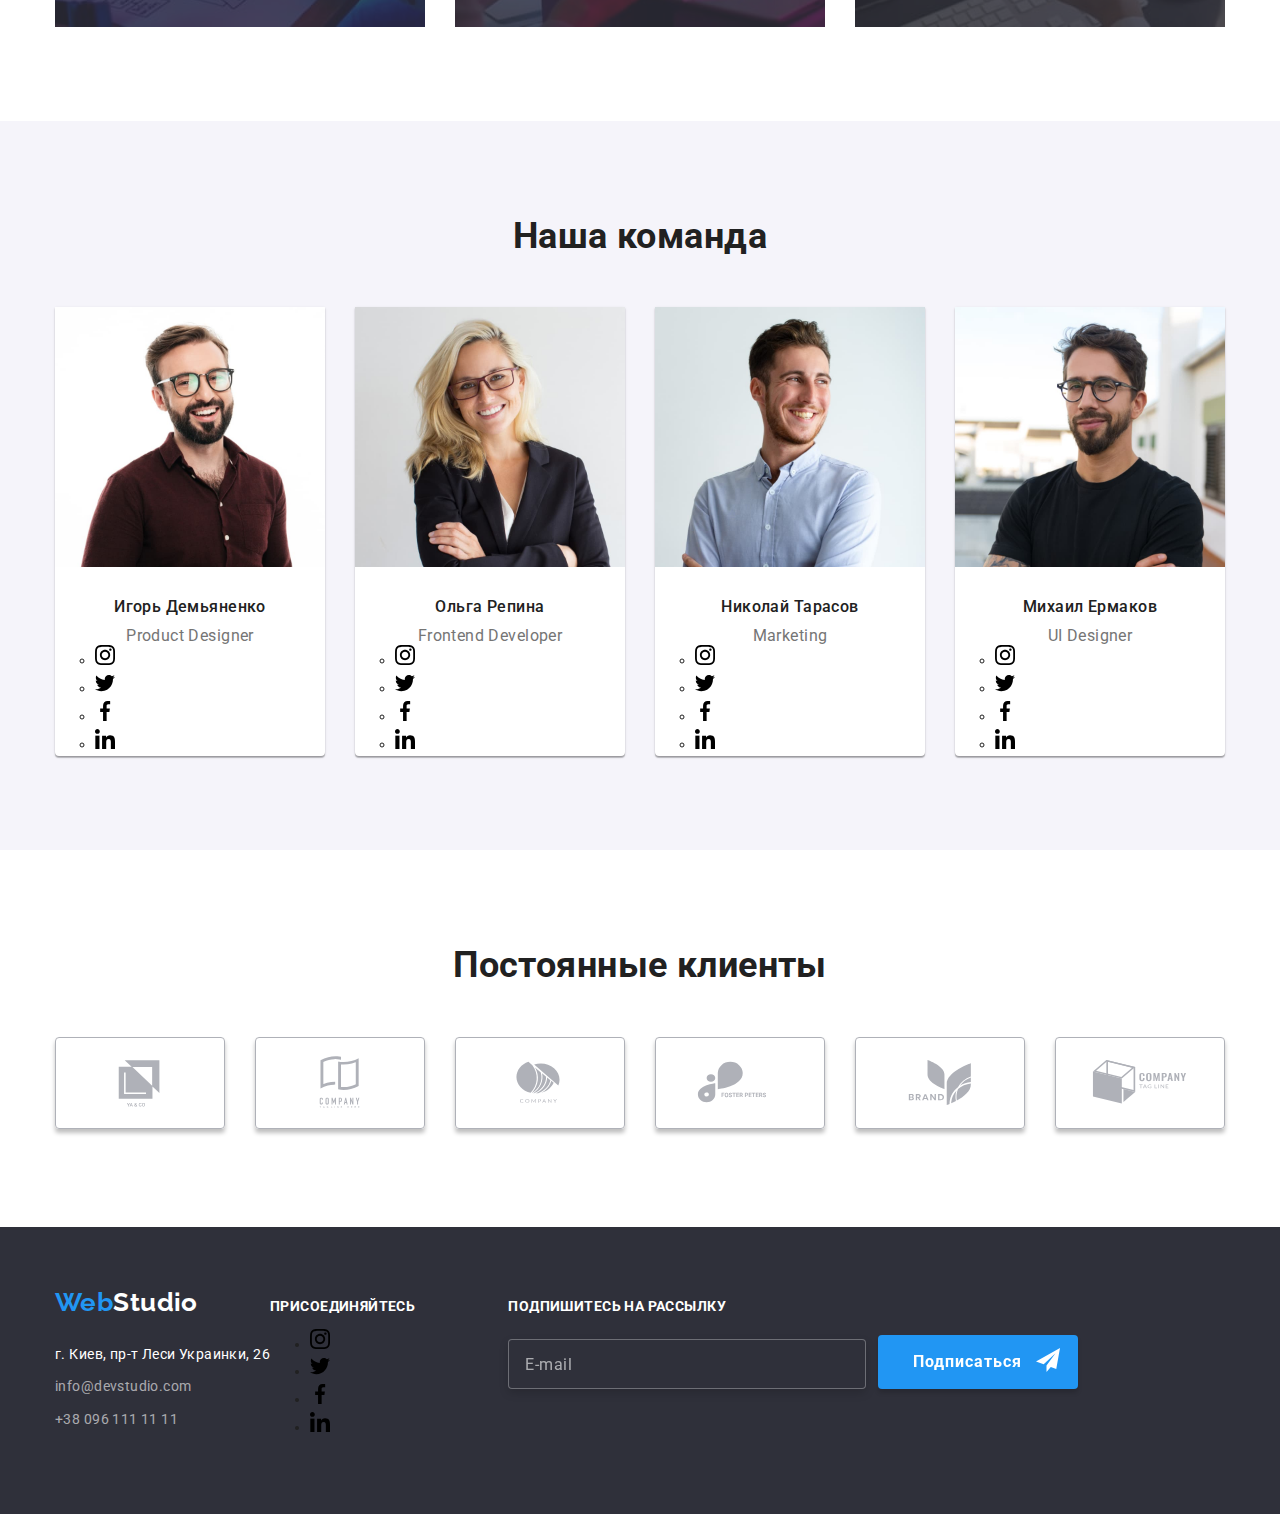
==== commit 2d1b3b6a: "www" ====
--- a/index.html
+++ b/index.html
@@ -15,6 +15,7 @@
       href="https://cdnjs.cloudflare.com/ajax/libs/modern-normalize/1.1.0/modern-normalize.min.css"
     />
     <link rel="stylesheet" href="./css/styles.css" />
+    <link rel="stylesheet" href="./css/main.min.css" />
   </head>
   <body>
     <!-- Шапка Сайта-->
--- a/css/styles.css
+++ b/css/styles.css
@@ -1,41 +1,3 @@
-:root {
-  --primary-text-color: #212121;
-  --secondary-text-color: #757575;
-  --accent: #2196f3;
-  --font-color: #ffffff;
-  --secondary-font-color: #2f303a;
-  --third-font-color: #f5f4fa;
-}
-h1,
-h2,
-h3,
-p {
-  margin-top: 0;
-  margin-bottom: 0;
-}
-html {
-  box-sizing: border-box;
-}
-header {
-  padding-top: 25px;
-  padding-bottom: 25px;
-  border-bottom: 1px solid #ececec;
-}
-body {
-  background-color: var(--font-color);
-  color: var(--primary-text-color);
-  margin: 0;
-
-  font-family: roboto, sans-serif;
-  letter-spacing: 0.03em;
-  font-size: 14px;
-  line-height: 1.7;
-}
-
-img {
-  display: block;
-}
-
 .list {
   display: flex;
   flex-wrap: wrap;
@@ -56,9 +18,6 @@
     0px 2px 1px rgba(0, 0, 0, 0.2);
   border-radius: 0px 0px 4px 4px;
 }
-a {
-  text-decoration: none;
-}
 .list-text {
   display: flex;
   flex-wrap: nowrap;
@@ -84,13 +43,6 @@
   justify-content: center;
   display: flex;
   border-radius: 4px;
-}
-
-.container {
-  width: 1200px;
-  padding-left: 15px;
-  padding-right: 15px;
-  margin: 0 auto;
 }
 
 /* header */
@@ -193,19 +145,6 @@
 .envelope-icon {
   margin-right: 10px;
   fill: currentColor;
-}
-
-.visually-hidden {
-  position: absolute;
-  width: 1px;
-  height: 1px;
-  margin: -1px;
-  border: 0;
-  padding: 0;
-  white-space: nowrap;
-  clip-path: inset(100%);
-  clip: rect(0 0 0 0);
-  overflow: hidden;
 }
 
 /* hero */
@@ -271,10 +210,7 @@
 }
 
 /* section */
-.section {
-  padding-top: 94px;
-  padding-bottom: 94px;
-}
+
 .work {
   padding-top: 0;
 }
@@ -346,40 +282,6 @@
   text-align: center;
 }
 
-.icons-nav-team {
-  display: flex;
-  justify-content: center;
-}
-.list-icons-team {
-  list-style: none;
-  display: flex;
-  padding-left: 0;
-  justify-content: center;
-  margin-top: 16px;
-  margin-bottom: 0;
-  margin-bottom: 30px;
-}
-.list-icons-team li:not(:last-child) {
-  margin-right: 10px;
-}
-
-.icons-team {
-  display: flex;
-  align-items: center;
-  justify-content: center;
-  width: 44px;
-  height: 44px;
-  border-radius: 50%;
-  fill: rgba(175, 177, 184, 1);
-  transition: background-color 250ms cubic-bezier(0.4, 0, 0.2, 1),
-    fill 250ms cubic-bezier(0.4, 0, 0.2, 1);
-}
-.icons-team:hover,
-.icons-team:focus {
-  background-color: var(--accent);
-  fill: var(--font-color);
-}
-
 /* button */
 .button {
   color: var(--font-color);
@@ -407,27 +309,7 @@
   box-shadow: 0px 4px 4px rgba(0, 0, 0, 0.15);
   border-radius: 0;
 }
-.modal-button {
-  width: 30px;
-  height: 30px;
-  position: absolute;
-  top: 8px;
-  right: 8px;
-  border-radius: 50%;
-  border: 1px solid rgba(0, 0, 0, 0.1);
-  background-color: var(--font-color);
-  padding: 0;
-  display: flex;
-  justify-content: center;
-  align-items: center;
-  cursor: pointer;
-  transition: fill 250ms cubic-bezier(0.4, 0, 0.2, 1);
-}
-.modal-button:hover,
-.modal-button:focus {
-  fill: rgba(33, 150, 243, 1);
-  outline: none;
-}
+
 .filter-button {
   color: var(--primary-text-color);
   min-width: 73px;
@@ -548,37 +430,7 @@
   letter-spacing: 0.03em;
 }
 
-.icons-footer:hover,
-.icons-footer:focus {
-  background-color: var(--accent);
-}
-
-.icons-footer {
-  display: flex;
-  align-items: center;
-  justify-content: center;
-  width: 44px;
-  height: 44px;
-  border-radius: 50%;
-  border: 1px rgba(0, 0, 0, 1);
-  box-shadow: 0px 4px 4px 0px rgba(0, 0, 0, 0.25);
-  background-color: rgba(68, 69, 78, 1);
-  fill: #ffffff;
-  transition: background-color 250ms cubic-bezier(0.4, 0, 0.2, 1);
-}
-.icons-nav-footer {
-  margin-left: 70px;
-}
-.list-icons-footer li:not(:last-child) {
-  margin-right: 10px;
-}
-.list-icons-footer {
-  list-style: none;
-  display: flex;
-  padding-left: 0;
-  margin-top: 20px;
-  margin-bottom: 0;
-}
+
 .text-form-footer {
   font-weight: 700;
   font-size: 14px;
--- a/css/main.min.css
+++ b/css/main.min.css
@@ -0,0 +1,2 @@
+:root{--primary-text-color: #212121;--secondary-text-color: #757575;--accent: #2196f3;--font-color: #ffffff;--secondary-font-color: #2f303a;--third-font-color: #f5f4fa}.visually-hidden{position:absolute;width:1px;height:1px;margin:-1px;border:0;padding:0;white-space:nowrap;clip-path:inset(100%);clip:rect(0 0 0 0);overflow:hidden}h1,h2,h3,p{margin-top:0;margin-bottom:0}html{box-sizing:border-box}header{padding-top:25px;padding-bottom:25px;border-bottom:1px solid #ececec}body{background-color:var(--font-color);color:var(--primary-text-color);margin:0;font-family:roboto, sans-serif;letter-spacing:0.03em;font-size:14px;line-height:1.7}a{text-decoration:none}img{display:block}.section{padding-top:94px;padding-bottom:94px}.container{width:1200px;padding-left:15px;padding-right:15px;margin:0 auto}.modal-button{width:30px;height:30px;position:absolute;top:8px;right:8px;border-radius:50%;border:1px solid rgba(0,0,0,0.1);background-color:var(--font-color);padding:0;display:flex;justify-content:center;align-items:center;cursor:pointer;transition:fill 250ms cubic-bezier(0.4, 0, 0.2, 1)}.modal-button:hover,.modal-button:focus{fill:#2196f3;outline:none}
+/*# sourceMappingURL=main.min.css.map */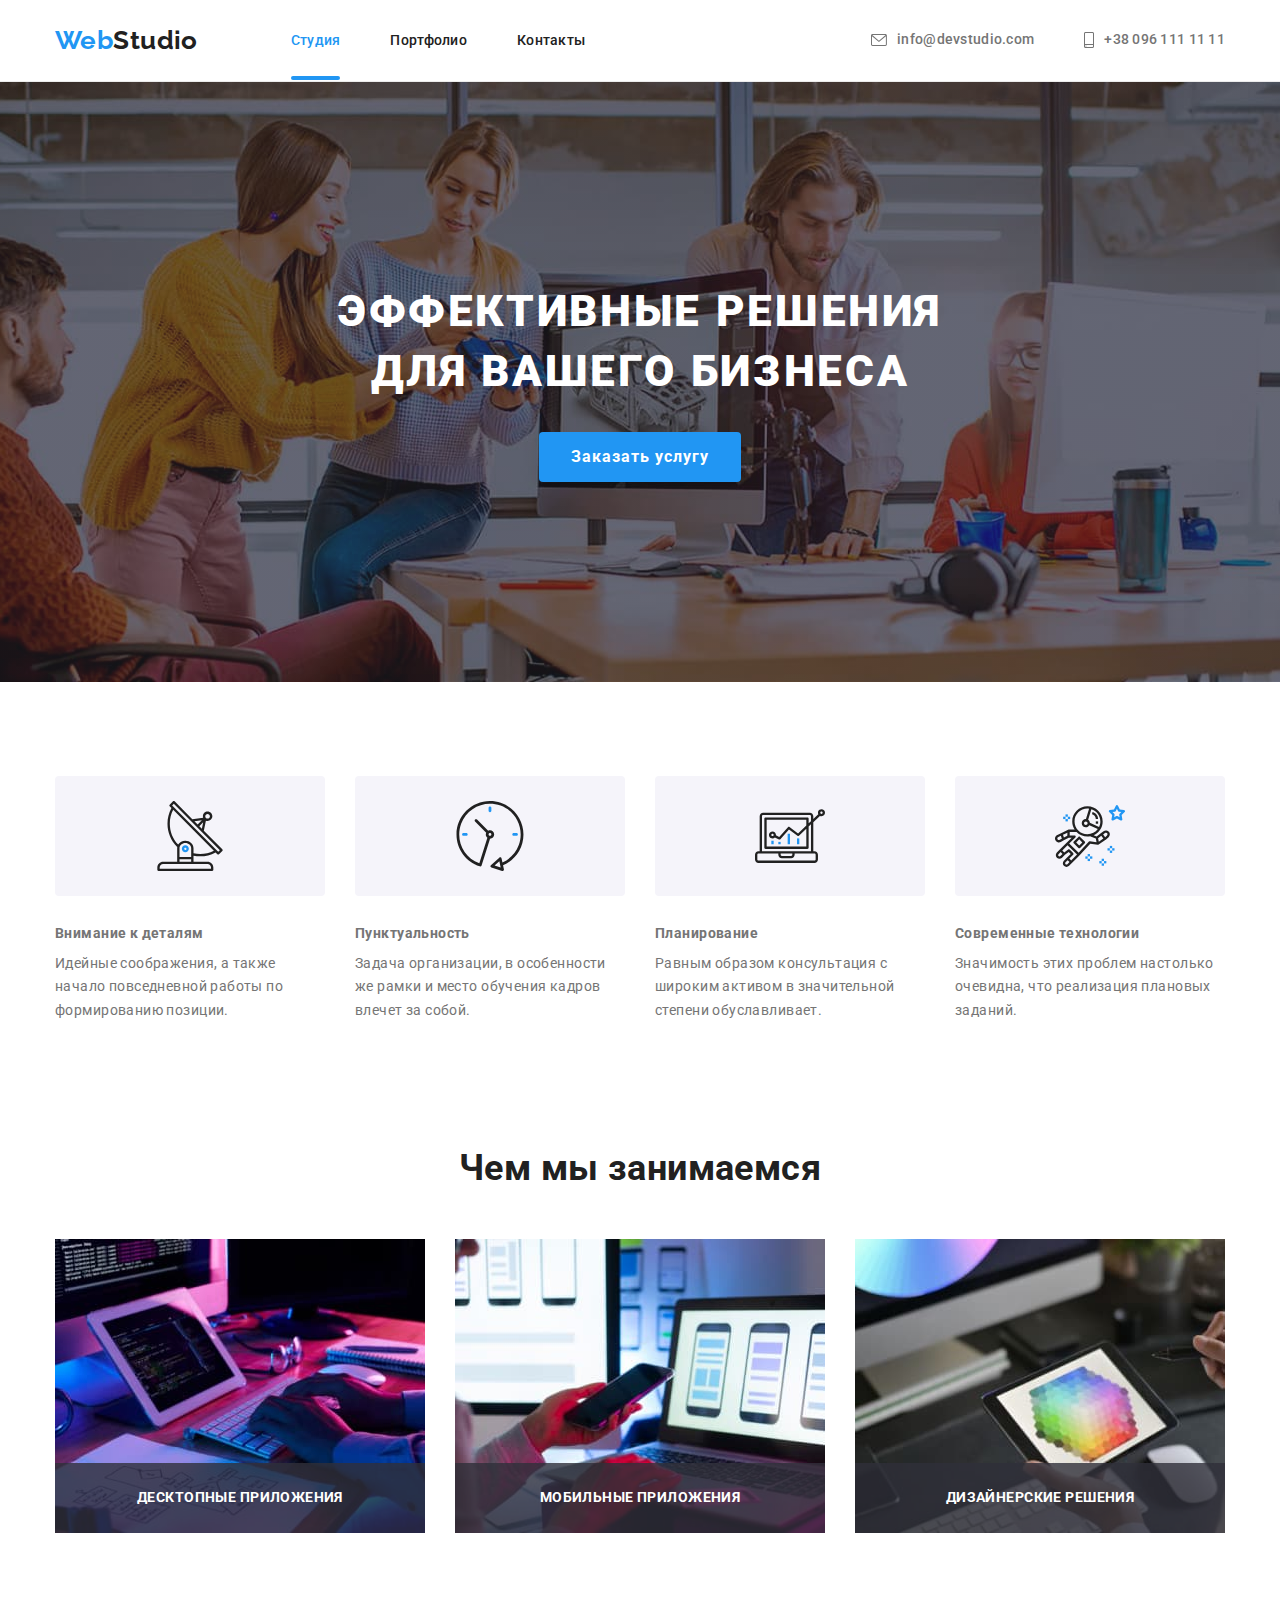
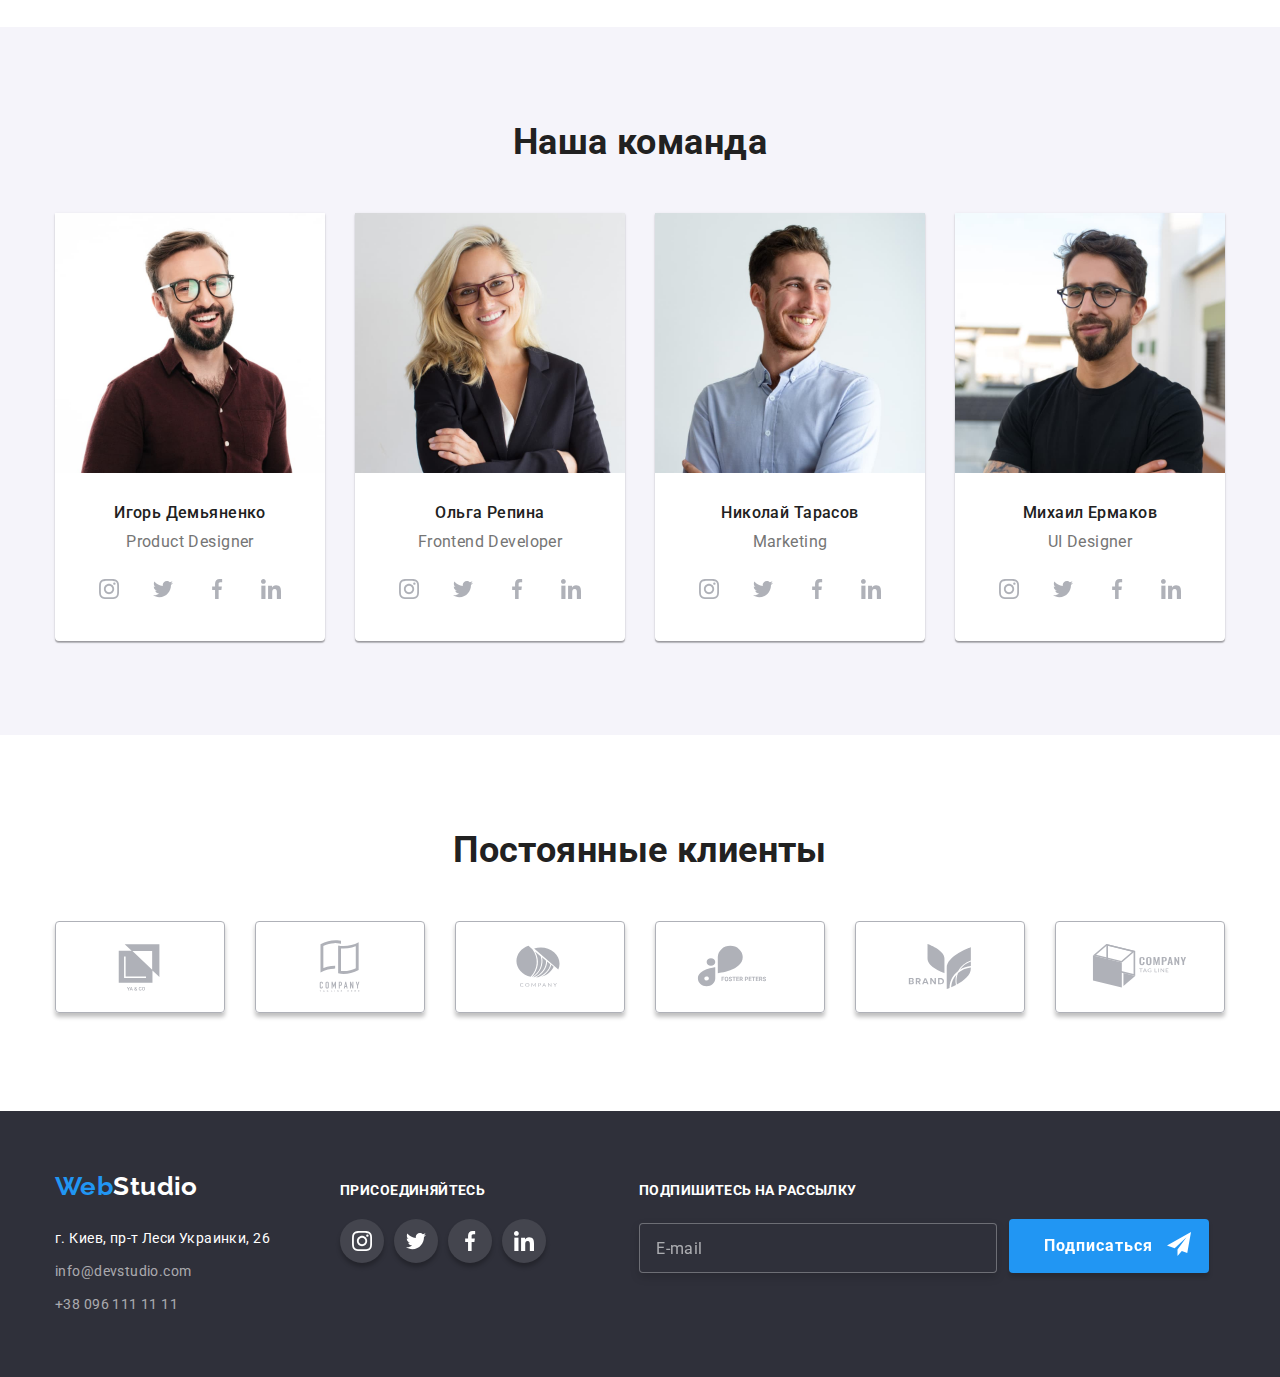
==== commit db9626f1: "sass" ====
--- a/index.html
+++ b/index.html
@@ -14,7 +14,6 @@
       rel="stylesheet"
       href="https://cdnjs.cloudflare.com/ajax/libs/modern-normalize/1.1.0/modern-normalize.min.css"
     />
-    <link rel="stylesheet" href="./css/styles.css" />
     <link rel="stylesheet" href="./css/main.min.css" />
   </head>
   <body>
@@ -196,7 +195,7 @@
         <div class="container">
           <h2 class="section-title">Чем мы занимаемся</h2>
           <ul class="list">
-            <li>
+            <li class="work-picture">
               <div class="list-work">
                 <img
                   src="./images/planshet.jpg"
@@ -206,7 +205,7 @@
                 <p class="overlay-work">Десктопные приложения</p>
               </div>
             </li>
-            <li>
+            <li class="work-picture">
               <div class="list-work">
                 <img
                   src="./images/telefon.jpg"
@@ -216,7 +215,7 @@
                 <p class="overlay-work">Мобильные приложения</p>
               </div>
             </li>
-            <li>
+            <li class="work-picture">
               <div class="list-work">
                 <img
                   src="./images/risunok.jpg"
@@ -245,28 +244,28 @@
               <p>Product Designer</p>
 
               <ul class="list-icons-team">
-                <li>
+                <li class="icons-social-links">
                   <a href="https://www.instagram.com/" class="icons-team">
                     <svg class="icon-team" width="20px" height="20px">
                       <use href="./images/symbol-defs.svg#icon-instagram"></use>
                     </svg>
                   </a>
                 </li>
-                <li>
+                <li class="icons-social-links">
                   <a href="https://www.twitter.com/" class="icons-team">
                     <svg class="icon-team" width="20px" height="20px">
                       <use href="./images/symbol-defs.svg#icon-twitter"></use>
                     </svg>
                   </a>
                 </li>
-                <li>
+                <li class="icons-social-links">
                   <a href="https://www.facebook.com/" class="icons-team">
                     <svg class="icon-team" width="20px" height="20px">
                       <use href="./images/symbol-defs.svg#icon-facebook"></use>
                     </svg>
                   </a>
                 </li>
-                <li>
+                <li class="icons-social-links">
                   <a href="https://www.linkedin.com/" class="icons-team">
                     <svg class="icon-team" width="20px" height="20px">
                       <use href="./images/symbol-defs.svg#icon-linkedin"></use>
@@ -286,28 +285,28 @@
               <p>Frontend Developer</p>
 
               <ul class="list-icons-team">
-                <li>
+                <li class="icons-social-links">
                   <a href="https://www.instagram.com/" class="icons-team">
                     <svg class="icon-team" width="20px" height="20px">
                       <use href="./images/symbol-defs.svg#icon-instagram"></use>
                     </svg>
                   </a>
                 </li>
-                <li>
+                <li class="icons-social-links">
                   <a href="https://www.twitter.com/" class="icons-team">
                     <svg class="icon-team" width="20px" height="20px">
                       <use href="./images/symbol-defs.svg#icon-twitter"></use>
                     </svg>
                   </a>
                 </li>
-                <li>
+                <li class="icons-social-links">
                   <a href="https://www.facebook.com/" class="icons-team">
                     <svg class="icon-team" width="20px" height="20px">
                       <use href="./images/symbol-defs.svg#icon-facebook"></use>
                     </svg>
                   </a>
                 </li>
-                <li>
+                <li class="icons-social-links">
                   <a href="https://www.linkedin.com/" class="icons-team">
                     <svg class="icon-team" width="20px" height="20px">
                       <use href="./images/symbol-defs.svg#icon-linkedin"></use>
@@ -327,28 +326,28 @@
               <p>Marketing</p>
 
               <ul class="list-icons-team">
-                <li>
+                <li class="icons-social-links">
                   <a href="https://www.instagram.com/" class="icons-team">
                     <svg class="icon-team" width="20px" height="20px">
                       <use href="./images/symbol-defs.svg#icon-instagram"></use>
                     </svg>
                   </a>
                 </li>
-                <li>
+                <li class="icons-social-links">
                   <a href="https://www.twitter.com/" class="icons-team">
                     <svg class="icon-team" width="20px" height="20px">
                       <use href="./images/symbol-defs.svg#icon-twitter"></use>
                     </svg>
                   </a>
                 </li>
-                <li>
+                <li class="icons-social-links">
                   <a href="https://www.facebook.com/" class="icons-team">
                     <svg class="icon-team" width="20px" height="20px">
                       <use href="./images/symbol-defs.svg#icon-facebook"></use>
                     </svg>
                   </a>
                 </li>
-                <li>
+                <li class="icons-social-links">
                   <a href="https://www.linkedin.com/" class="icons-team">
                     <svg class="icon-team" width="20px" height="20px">
                       <use href="./images/symbol-defs.svg#icon-linkedin"></use>
@@ -368,28 +367,28 @@
               <p>UI Designer</p>
 
               <ul class="list-icons-team">
-                <li>
+                <li class="icons-social-links">
                   <a href="https://www.instagram.com/" class="icons-team">
                     <svg class="icon-team" width="20px" height="20px">
                       <use href="./images/symbol-defs.svg#icon-instagram"></use>
                     </svg>
                   </a>
                 </li>
-                <li>
+                <li class="icons-social-links">
                   <a href="https://www.twitter.com/" class="icons-team">
                     <svg class="icon-team" width="20px" height="20px">
                       <use href="./images/symbol-defs.svg#icon-twitter"></use>
                     </svg>
                   </a>
                 </li>
-                <li>
+                <li class="icons-social-links">
                   <a href="https://www.facebook.com/" class="icons-team">
                     <svg class="icon-team" width="20px" height="20px">
                       <use href="./images/symbol-defs.svg#icon-facebook"></use>
                     </svg>
                   </a>
                 </li>
-                <li>
+                <li class="icons-social-links">
                   <a href="https://www.linkedin.com/" class="icons-team">
                     <svg class="icon-team" width="20px" height="20px">
                       <use href="./images/symbol-defs.svg#icon-linkedin"></use>
--- a/css/main.min.css
+++ b/css/main.min.css
@@ -1,2 +1,2 @@
-:root{--primary-text-color: #212121;--secondary-text-color: #757575;--accent: #2196f3;--font-color: #ffffff;--secondary-font-color: #2f303a;--third-font-color: #f5f4fa}.visually-hidden{position:absolute;width:1px;height:1px;margin:-1px;border:0;padding:0;white-space:nowrap;clip-path:inset(100%);clip:rect(0 0 0 0);overflow:hidden}h1,h2,h3,p{margin-top:0;margin-bottom:0}html{box-sizing:border-box}header{padding-top:25px;padding-bottom:25px;border-bottom:1px solid #ececec}body{background-color:var(--font-color);color:var(--primary-text-color);margin:0;font-family:roboto, sans-serif;letter-spacing:0.03em;font-size:14px;line-height:1.7}a{text-decoration:none}img{display:block}.section{padding-top:94px;padding-bottom:94px}.container{width:1200px;padding-left:15px;padding-right:15px;margin:0 auto}.modal-button{width:30px;height:30px;position:absolute;top:8px;right:8px;border-radius:50%;border:1px solid rgba(0,0,0,0.1);background-color:var(--font-color);padding:0;display:flex;justify-content:center;align-items:center;cursor:pointer;transition:fill 250ms cubic-bezier(0.4, 0, 0.2, 1)}.modal-button:hover,.modal-button:focus{fill:#2196f3;outline:none}
+:root{--primary-text-color: #212121;--secondary-text-color: #757575;--accent: #2196f3;--font-color: #ffffff;--secondary-font-color: #2f303a;--third-font-color: #f5f4fa}.visually-hidden{position:absolute;width:1px;height:1px;margin:-1px;border:0;padding:0;white-space:nowrap;clip-path:inset(100%);clip:rect(0 0 0 0);overflow:hidden}h1,h2,h3,p{margin-top:0;margin-bottom:0}html{box-sizing:border-box}header{padding-top:25px;padding-bottom:25px;border-bottom:1px solid #ececec}body{background-color:var(--font-color);color:var(--primary-text-color);margin:0;font-family:roboto, sans-serif;letter-spacing:0.03em;font-size:14px;line-height:1.7}a{text-decoration:none}img{display:block}.section{padding-top:94px;padding-bottom:94px}.container{width:1200px;padding-left:15px;padding-right:15px;margin:0 auto}.modal-button{width:30px;height:30px;position:absolute;top:8px;right:8px;border-radius:50%;border:1px solid rgba(0,0,0,0.1);background-color:var(--font-color);padding:0;display:flex;justify-content:center;align-items:center;cursor:pointer;transition:fill 250ms cubic-bezier(0.4, 0, 0.2, 1)}.modal-button:hover,.modal-button:focus{fill:#2196f3;outline:none}.list-icons-team{list-style:none;display:flex;padding-left:0;justify-content:center;margin-top:16px;margin-bottom:0;margin-bottom:30px}.icons-social-links:not(:last-child){margin-right:10px}.icons-team{display:flex;align-items:center;justify-content:center;width:44px;height:44px;border-radius:50%;fill:#afb1b8;transition:background-color 250ms cubic-bezier(0.4, 0, 0.2, 1),fill 250ms cubic-bezier(0.4, 0, 0.2, 1)}.icons-team:hover,.icons-team:focus{background-color:var(--accent);fill:var(--font-color)}.icons-footer:hover,.icons-footer:focus{background-color:var(--accent)}.icons-footer{display:flex;align-items:center;justify-content:center;width:44px;height:44px;border-radius:50%;border:1px #000;box-shadow:0px 4px 4px 0px rgba(0,0,0,0.25);background-color:#44454e;fill:#ffffff;transition:background-color 250ms cubic-bezier(0.4, 0, 0.2, 1)}.icons-nav-footer{margin-left:70px}.list-icons-footer li:not(:last-child){margin-right:10px}.list-icons-footer{list-style:none;display:flex;padding-left:0;margin-top:20px;margin-bottom:0}.hero-title{color:var(--font-color);margin-top:0;margin-bottom:30px;font-weight:900;font-size:44px;line-height:1.36;letter-spacing:0.06em;text-transform:uppercase}.section-title{color:var(--primary-text-color);margin-top:0;margin-bottom:50px;font-weight:bold;font-size:36px;line-height:1.17;text-align:center}.logo{color:var(--accent);margin-right:93px;font-family:raleway;font-weight:bold;font-size:26px;line-height:1.19}.accent{color:var(--primary-text-color)}.accent-footer{color:var(--font-color)}.logo-footer{margin-bottom:25px;display:block;margin-right:0}.backdrop{position:fixed;top:0;left:0;width:100%;height:100%;background-color:rgba(0,0,0,0.2);transition:opacity 250ms cubic-bezier(0.4, 0, 0.2, 1),visibility 250ms cubic-bezier(0.4, 0, 0.2, 1)}.backdrop.is-hidden{opacity:0;pointer-events:none;visibility:visible}.modal{position:absolute;top:50%;left:50%;transform:translate(-50%, -50%);min-height:581px;min-width:528px;background-color:#fff;border-radius:4px;box-shadow:0px 1px 3px rgba(0,0,0,0.12),0px 1px 1px rgba(0,0,0,0.14),0px 2px 1px rgba(0,0,0,0.2);padding:40px}.text-form{font-weight:700;font-size:20px;line-height:1.15;text-align:center;letter-spacing:0.03em;margin-bottom:12px}.contact-form-field{display:block;margin-bottom:10px}.contact-form-input{width:100%;border:1px solid rgba(33,33,33,0.2);border-radius:4px;height:40px;padding-left:42px;transition:border-color 250ms cubic-bezier(0.4, 0, 0.2, 1)}.contact-form-input:focus,.contact-form-input:hover{border-color:var(--accent);outline:none}.contact-form-input:focus+.contact-form-icon,.contact-form-input:hover+.contact-form-icon{fill:var(--accent)}.text-form-field{font-size:12px;line-height:1.16;letter-spacing:0.01em;color:#757575}.contact-form-icon{position:absolute;top:50%;left:12px;transform:translateY(-50%);transition:fill 250ms cubic-bezier(0.4, 0, 0.2, 1)}.contact-form-input-wraper{position:relative;display:block;margin-top:4px}.contact-form-massage{width:100%;height:120px;margin-top:4px;padding:12px 16px;resize:none;border:1px solid rgba(33,33,33,0.2);border-radius:4px;transition:border-color 250ms cubic-bezier(0.4, 0, 0.2, 1)}.contact-form-massage:focus,.contact-form-massage:hover{border-color:var(--accent);outline:none}.contact-form-massage::placeholder{font-size:14px;line-height:1.14;letter-spacing:0.01em;color:rgba(117,117,117,0.5)}.contact-form-checkbox-label{font-size:14px;line-height:1.71;letter-spacing:0.03em;color:#757575;display:flex;align-items:center}.contact-form-checkbox:checked+.contact-form-checkbox-label::before{background-image:url(../images/icon-check.svg)}.contact-form-checkbox-label::before{display:inline-block;content:"";width:16px;height:15px;background-image:url(../images/icon-no-check.svg);cursor:pointer;margin-right:8px}.contact-form-checkbox:focus+.contact-form-checkbox-label::before{outline:1px solid rgba(33,150,243,0.5);border-radius:2px}.contact-form-checkbox-wraper{margin-bottom:30px}.contact-form-submit-btn{display:block;margin:0 auto;color:var(--font-color);background:var(--accent);cursor:pointer;border-radius:4px;padding:10px 32px;min-width:200px;text-align:center;box-shadow:0px 4px 4px rgba(0,0,0,0.15);border:0;font-family:inherit;font-weight:bold;font-size:16px;line-height:1.88;letter-spacing:0.06em;transition:background 250ms cubic-bezier(0.4, 0, 0.2, 1),box-shadow 250ms cubic-bezier(0.4, 0, 0.2, 1),border-radius 250ms cubic-bezier(0.4, 0, 0.2, 1)}.contact-form-submit-btn:hover,.contact-form-submit-btn:focus{background:#188ce8;box-shadow:0px 4px 4px rgba(0,0,0,0.15);border-radius:0}.privacy-policy{font-size:14px;line-height:1.71;letter-spacing:0.03em;color:#2196f3}.button{color:var(--font-color);background:var(--accent);cursor:pointer;border-radius:4px;padding:10px 32px;min-width:200px;text-align:center;box-shadow:0px 4px 4px rgba(0,0,0,0.15);border:0;font-family:inherit;font-weight:bold;font-size:16px;line-height:1.88;letter-spacing:0.06em;transition:background 250ms cubic-bezier(0.4, 0, 0.2, 1),box-shadow 250ms cubic-bezier(0.4, 0, 0.2, 1),border-radius 250ms cubic-bezier(0.4, 0, 0.2, 1)}.button:hover,.button:focus{background:#188ce8;box-shadow:0px 4px 4px rgba(0,0,0,0.15);border-radius:0}.filter-button{color:var(--primary-text-color);min-width:73px;background-color:var(--third-font-color);border-radius:4px;display:inline-block;text-align:center;padding:6px 22px;box-shadow:none;border:0;font-family:inherit;font-weight:500;font-size:16px;line-height:1.63;letter-spacing:0.03em;transition:color 250ms cubic-bezier(0.4, 0, 0.2, 1),background-color 250ms cubic-bezier(0.4, 0, 0.2, 1),box-shadow 250ms cubic-bezier(0.4, 0, 0.2, 1)}.filter-button:hover,.filter-button:focus{color:var(--font-color);background-color:var(--accent);border-radius:4px;box-shadow:0px 2px 2px 0px rgba(0,0,0,0.12),0px 1px 2px 0px rgba(0,0,0,0.08),0px 3px 1px 0px rgba(0,0,0,0.1)}.list-button{display:flex;list-style:none;margin:0;margin-bottom:50px;padding-left:0;justify-content:center}.main-nav{display:flex;align-items:center}.site-nav a{color:var(--primary-text-color);font-weight:500;font-size:14px;line-height:1.14;letter-spacing:0.02em;padding-bottom:32px;transition:color 250ms cubic-bezier(0.4, 0, 0.2, 1)}.site-nav a:hover,.site-nav a:focus{color:var(--accent)}.site-nav .current{color:var(--accent);padding-bottom:32px}.current{position:relative}.current::after{content:"";background-color:var(--accent);position:absolute;width:100%;height:4px;bottom:0;left:0;border-radius:2px}.site-nav{display:flex}.site-nav .item{margin-right:50px;display:block}.site-nav .item:last-child{margin-right:0}.contacts-list a{color:var(--secondary-text-color);font-weight:500;font-size:14px;line-height:1.14;letter-spacing:0.02em}.contacts-list{display:flex;list-style:none;padding-left:0;padding:0;margin-top:0;margin-bottom:0;margin-left:auto}.contacts-list .item+.item{margin-left:50px}.envelope{display:flex;align-items:center;transition:color 250ms cubic-bezier(0.4, 0, 0.2, 1)}.envelope:hover,.envelope:focus{color:var(--accent);cursor:pointer}.envelope-icon{margin-right:10px;fill:currentColor}.hero{background-color:var(--secondary-font-color);text-align:center;margin-left:auto;margin-right:auto;padding-top:200px;padding-bottom:200px;max-width:1600px;background-image:linear-gradient(to right, rgba(47,48,58,0.4), rgba(47,48,58,0.4)),url("../images/hero.jpg");background-repeat:no-repeat;background-position:center;background-size:cover}.list-text{display:flex;flex-wrap:nowrap;list-style:none;padding-left:0;margin:0}.list-text li:not(:last-child){margin-right:30px}.list-text-item{height:auto;width:270px;margin-bottom:30px}.list-text-icons{background-color:var(--third-font-color);height:120px;margin-bottom:30px;align-items:center;justify-content:center;display:flex;border-radius:4px}.work{padding-top:0}.list-work{position:relative;z-index:-1}.list-work:not(:last-child){margin-right:30px}.overlay-work{position:absolute;bottom:0;left:0;width:100%;padding:27px 82px;height:70px;font-style:normal;font-weight:700;font-size:14px;line-height:1.14;text-align:center;letter-spacing:0.03em;text-transform:uppercase;background-color:rgba(47,48,58,0.8);color:var(--font-color)}.section h3{margin-bottom:10px;font-weight:bold;font-size:14px;line-height:1.14}.section{color:var(--secondary-text-color);margin-bottom:0;margin-top:0}.list{display:flex;flex-wrap:wrap;list-style:none;padding:0;margin:0}.list .item:not(:last-child){margin-right:50px}.work-picture:not(:last-child){margin-right:30px}.list-item{background-color:var(--font-color);margin-bottom:0;box-shadow:0px 1px 3px rgba(0,0,0,0.12),0px 1px 1px rgba(0,0,0,0.14),0px 2px 1px rgba(0,0,0,0.2);border-radius:0px 0px 4px 4px}.list-item:not(:last-child){margin-right:30px}.section-our-team{background-color:var(--third-font-color);padding-top:94px;padding-bottom:94px}.section-our-team p{color:var(--secondary-text-color);font-size:16px;line-height:1.19;text-align:center}.section-our-team h3{margin-top:30px;margin-bottom:10px;font-weight:500;font-size:16px;line-height:1.19;text-align:center}.our-clients{margin-top:94px}.logo-client{display:flex;align-items:center;justify-content:center;width:170px;height:92px;fill:#afb1b8;box-shadow:0px 4px 4px 0px rgba(0,0,0,0.25);border-radius:4px;border:1px solid #afb1b8;transition:fill 250ms cubic-bezier(0.4, 0, 0.2, 1),border 250ms cubic-bezier(0.4, 0, 0.2, 1)}.list-logos{display:flex;list-style:none;flex-wrap:nowrap;justify-content:space-between;padding-left:0;margin-bottom:98px;margin-top:0}.svg-logo-list:not(:last-child){margin-right:30px}.logo-client:hover,.logo-client:focus{fill:var(--accent);border:1px solid #2196f3}.list-footer{list-style:none;margin-top:0;margin-bottom:0;padding-left:0}.list-footer li:not(:last-child){margin-bottom:9px}footer{background-color:var(--secondary-font-color);padding-top:60px;padding-bottom:60px}.footer-container{display:flex;width:1200px;justify-content:left;align-items:baseline}.adress{color:var(--font-color);margin-bottom:9px;transition:color 250ms cubic-bezier(0.4, 0, 0.2, 1)}.adress:hover,.adress:focus{color:var(--accent)}.contacts-footer{color:#ffffff99;margin-bottom:9px;transition:color 250ms cubic-bezier(0.4, 0, 0.2, 1)}.contacts-footer:hover,.contacts-footer:focus{color:var(--accent)}address{font-style:normal}.text-footer{text-transform:uppercase;color:var(--font-color);font-weight:bold;font-size:14px;line-height:1.14;letter-spacing:0.03em}.text-form-footer{font-weight:700;font-size:14px;line-height:1.14;letter-spacing:0.03em;text-transform:uppercase;color:#ffffff;margin-bottom:20px;margin-left:93px}.form-footer{display:block}.footer-form-massage{color:var(--font-color);width:358px;height:50px;margin-top:4px;padding:15px 16px;resize:none;border:1px solid rgba(255,255,255,0.3);filter:drop-shadow(0px 4px 4px rgba(0,0,0,0.15));border-radius:4px;background:#2f303a;overflow:hidden}.footer-form-massage::placeholder{font-size:16px;line-height:20px;letter-spacing:0.03em;color:rgba(255,255,255,0.6)}.footer-form-btn{display:inline-block;color:var(--font-color);background:var(--accent);cursor:pointer;border-radius:4px;padding-top:10px;padding-bottom:10px;position:relative;min-width:200px;box-shadow:0px 4px 4px rgba(0,0,0,0.15);border:0;font-family:inherit;font-weight:bold;font-size:16px;line-height:1.88;letter-spacing:0.06em;transition:background 250ms cubic-bezier(0.4, 0, 0.2, 1),box-shadow 250ms cubic-bezier(0.4, 0, 0.2, 1),border-radius 250ms cubic-bezier(0.4, 0, 0.2, 1);margin-left:12px}.footer-form-btn:hover,.footer-form-btn:focus{background:#188ce8;box-shadow:0px 4px 4px rgba(0,0,0,0.15);border-radius:0}.footer-form-btn:after{content:"";background-image:url(../images/icon-send.svg);position:absolute;width:24px;height:24px;display:flex;right:18px;top:13px}.btn-text{display:block;padding-left:29px;text-align:left}.footer-form-field{display:flex;margin-left:93px}.footer-position{display:flex}.list-photo{display:flex;flex-wrap:wrap;list-style:none;padding:0;margin-bottom:0;margin-top:0}.list-element{margin-right:30px;width:370px;margin-bottom:30px}.list-element:nth-child(3n){margin-right:0}.list-element:nth-last-child(-n+3){margin-bottom:0}.overlay{position:absolute;background-color:rgba(33,150,243,0.9);color:var(--font-color);top:0;left:0;padding:63px 24px;font-size:18px;line-height:1.55;letter-spacing:0.03em;height:100%;width:100%;overflow:hidden;transform:translateY(100%);transition:transform 250ms cubic-bezier(0.4, 0, 0.2, 1)}.list-photo-wraper{position:relative;overflow:hidden}.link-portfolio{color:var(--secondary-text-color);font-size:16px;line-height:1.9;transition:box-shadow 250ms cubic-bezier(0.4, 0, 0.2, 1)}.link-portfolio h2{color:var(--primary-text-color);margin-bottom:4px;font-weight:bold;font-size:18px;line-height:2;letter-spacing:0.06em}.link-portfolio{display:inline-block}.link-portfolio:hover,.link-portfolio:focus{box-shadow:1px 4px 6px 0px rgba(0,0,0,0.16),0px 4px 4px 0px rgba(0,0,0,0.06),0px 1px 1px 0px rgba(0,0,0,0.12)}.link-portfolio:focus .overlay,.link-portfolio:hover .overlay{transform:translateY(0)}.list-photo-element{padding:20px 24px;border-left:1px solid #eeeeee;border-right:1px solid #eeeeee;border-bottom:1px solid #eeeeee}.list-button li:not(:last-child){margin-right:8px}
 /*# sourceMappingURL=main.min.css.map */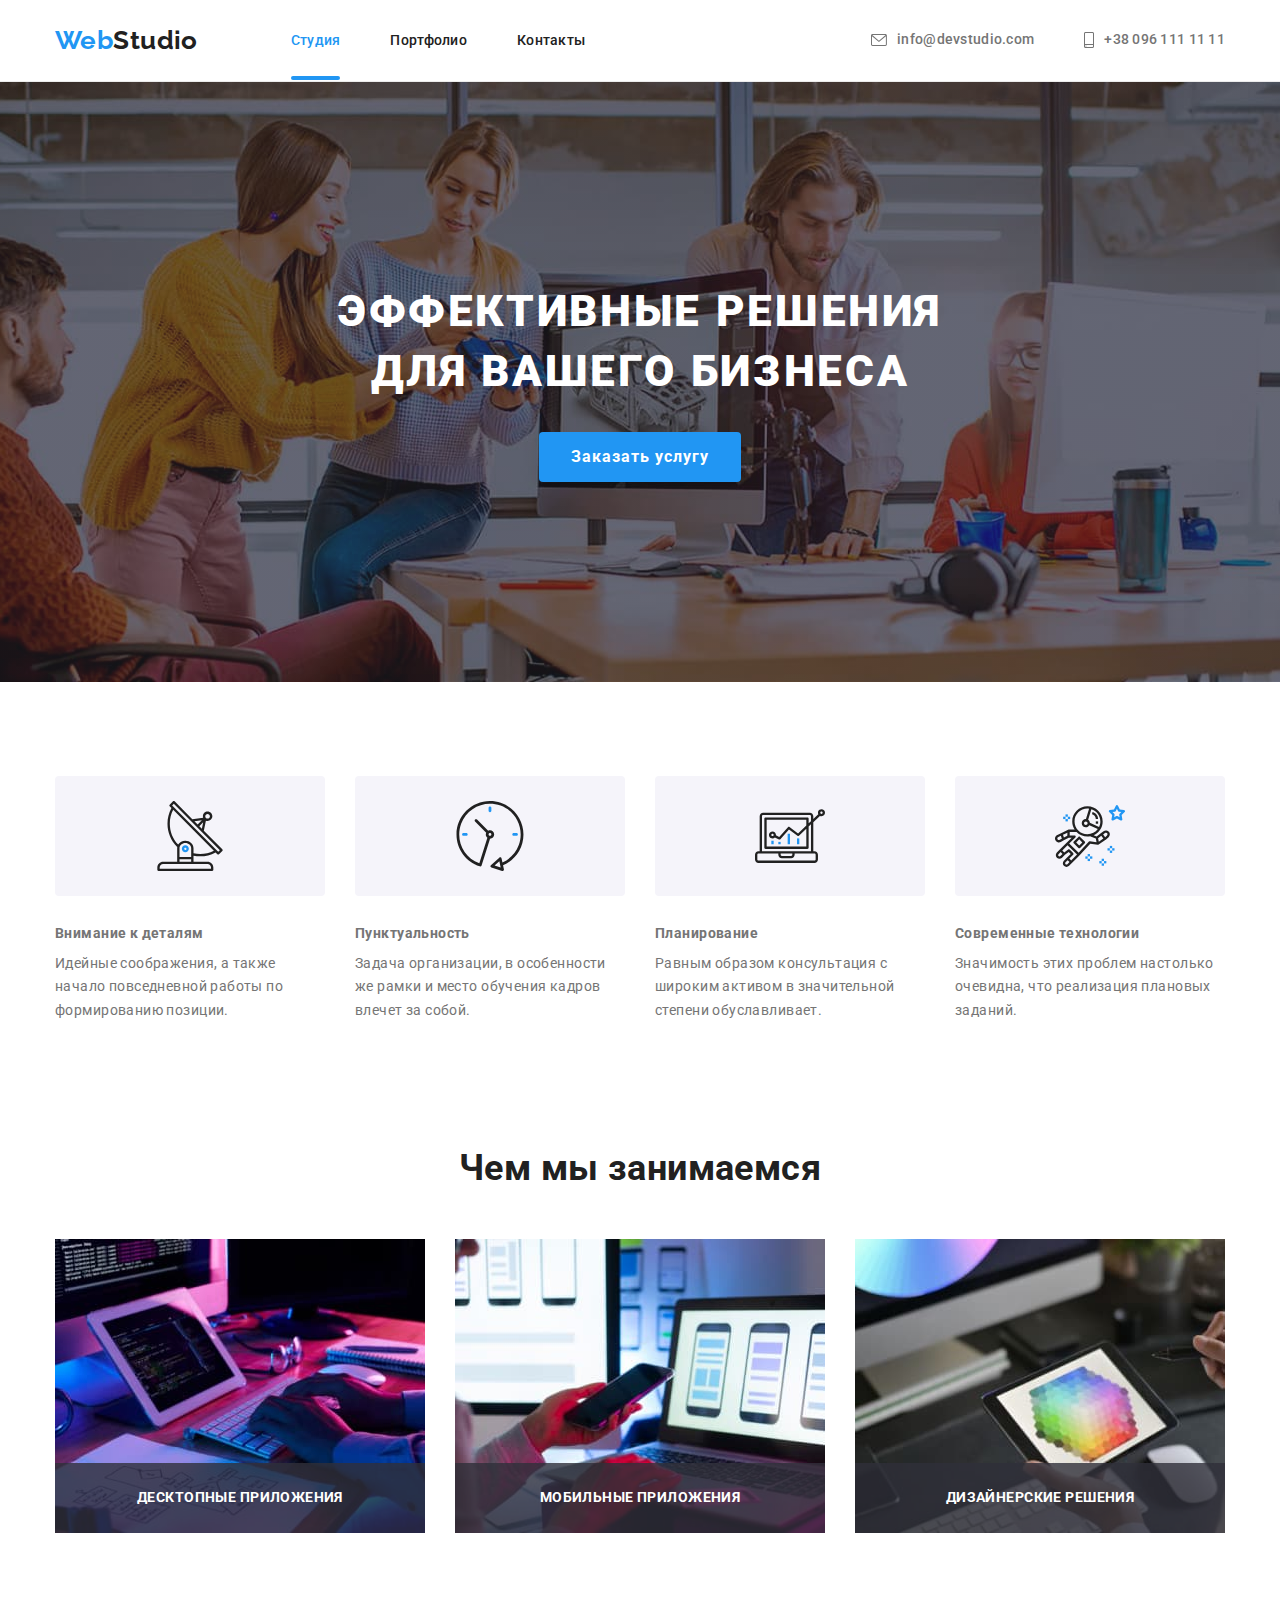
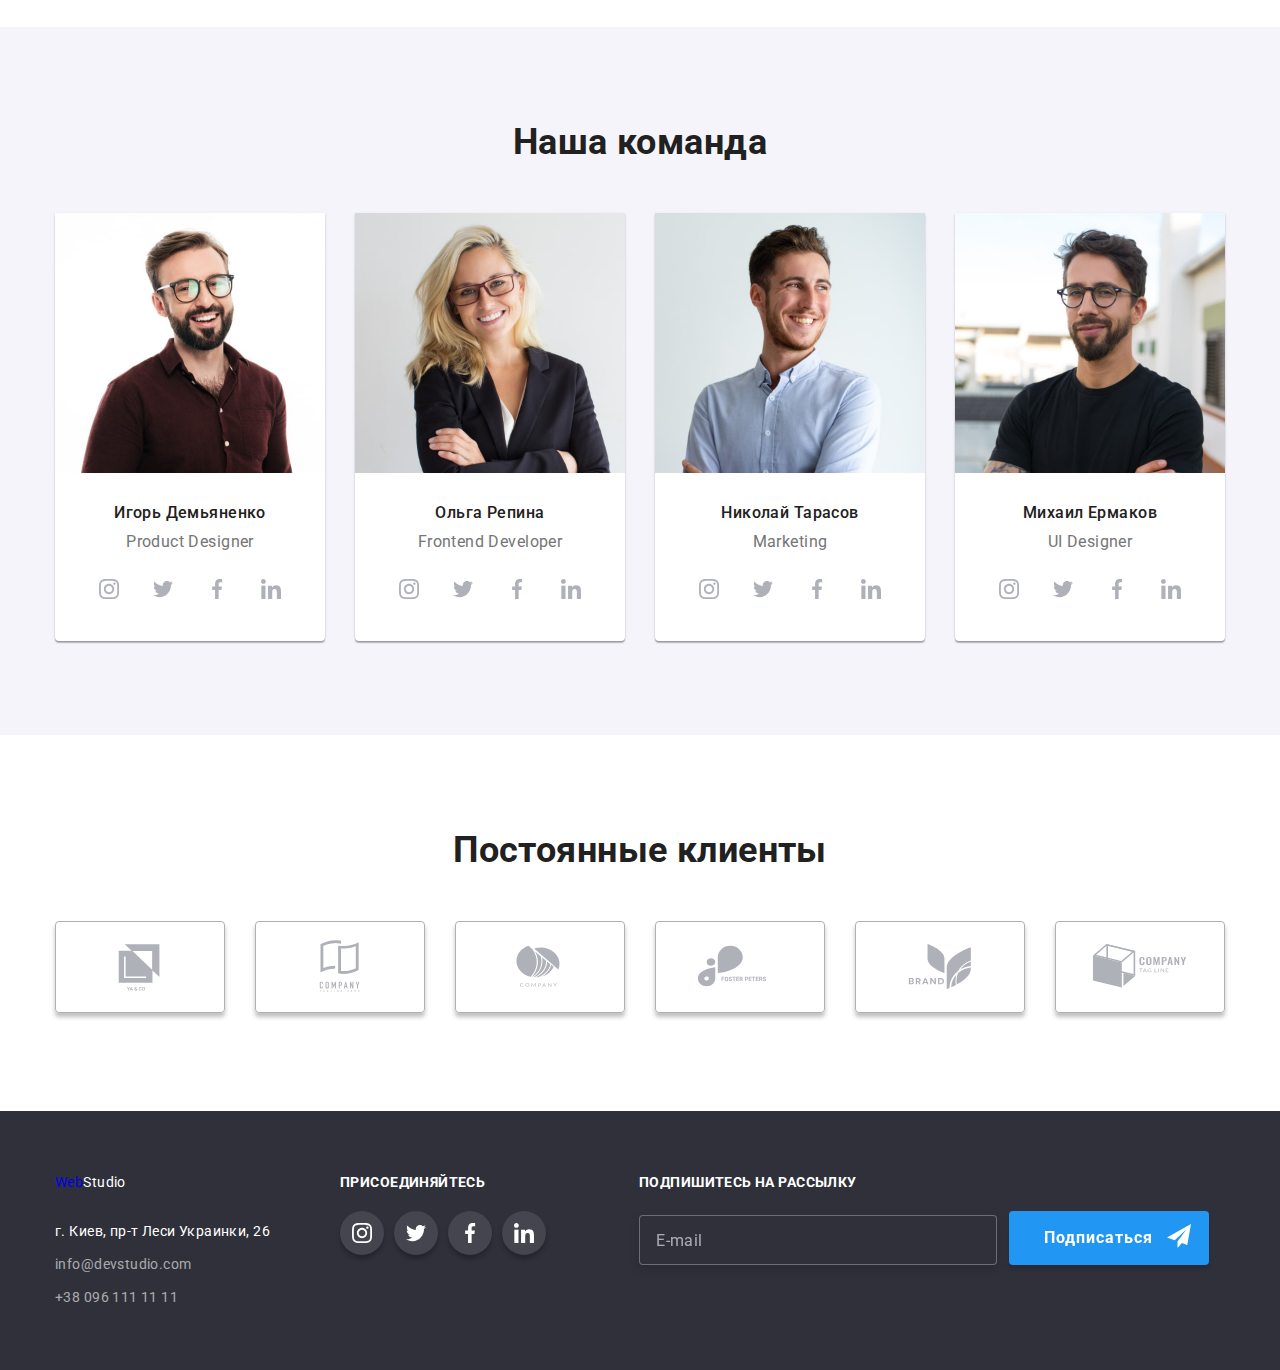
==== commit 3e3b6637: "bem" ====
--- a/index.html
+++ b/index.html
@@ -18,30 +18,45 @@
   </head>
   <body>
     <!-- Шапка Сайта-->
-    <header>
+    <header class="header">
       <div class="container main-nav">
-        <a href="./index.html" class="logo"
-          >Web<span class="accent">Studio</span></a
+        <a href="./index.html" class="header__link"
+          >Web<span class="header-link__logo_color_accent">Studio</span></a
         >
-        <nav>
+        <nav class="navigation">
           <ul class="site-nav list">
-            <li class="item"><a href="/" class="current">Студия</a></li>
-            <li class="item"><a href="./portfolio.html">Портфолио</a></li>
-            <li class="item"><a href="/">Контакты</a></li>
+            <li class="site-nav__item">
+              <a href="/" class="site-nav-item__current-page">Студия</a>
+            </li>
+            <li class="site-nav__item">
+              <a href="./portfolio.html">Портфолио</a>
+            </li>
+            <li class="site-nav__item"><a href="/">Контакты</a></li>
           </ul>
         </nav>
         <ul class="contacts-list">
-          <li class="item">
-            <a href="mailto:info@devstudio.com" class="envelope">
-              <svg width="16px" height="12px" class="envelope-icon">
+          <li class="contacts-list__item">
+            <a
+              href="mailto:info@devstudio.com"
+              class="contacts-list-item__link"
+            >
+              <svg
+                width="16px"
+                height="12px"
+                class="contacts-list-item-link__icon"
+              >
                 <use href="./images/symbol-defs.svg#icon-envelope"></use>
               </svg>
               info@devstudio.com</a
             >
           </li>
-          <li class="item">
-            <a href="tel:+380961111111" class="envelope">
-              <svg class="envelope-icon" width="10px" height="16px">
+          <li class="contacts-list__item">
+            <a href="tel:+380961111111" class="contacts-list-item__link">
+              <svg
+                class="contacts-list-item-link__icon"
+                width="10px"
+                height="16px"
+              >
                 <use href="./images/symbol-defs.svg#icon-smartphone"></use>
               </svg>
               +38 096 111 11 11</a
--- a/css/main.min.css
+++ b/css/main.min.css
@@ -1,2 +1,2 @@
-:root{--primary-text-color: #212121;--secondary-text-color: #757575;--accent: #2196f3;--font-color: #ffffff;--secondary-font-color: #2f303a;--third-font-color: #f5f4fa}.visually-hidden{position:absolute;width:1px;height:1px;margin:-1px;border:0;padding:0;white-space:nowrap;clip-path:inset(100%);clip:rect(0 0 0 0);overflow:hidden}h1,h2,h3,p{margin-top:0;margin-bottom:0}html{box-sizing:border-box}header{padding-top:25px;padding-bottom:25px;border-bottom:1px solid #ececec}body{background-color:var(--font-color);color:var(--primary-text-color);margin:0;font-family:roboto, sans-serif;letter-spacing:0.03em;font-size:14px;line-height:1.7}a{text-decoration:none}img{display:block}.section{padding-top:94px;padding-bottom:94px}.container{width:1200px;padding-left:15px;padding-right:15px;margin:0 auto}.modal-button{width:30px;height:30px;position:absolute;top:8px;right:8px;border-radius:50%;border:1px solid rgba(0,0,0,0.1);background-color:var(--font-color);padding:0;display:flex;justify-content:center;align-items:center;cursor:pointer;transition:fill 250ms cubic-bezier(0.4, 0, 0.2, 1)}.modal-button:hover,.modal-button:focus{fill:#2196f3;outline:none}.list-icons-team{list-style:none;display:flex;padding-left:0;justify-content:center;margin-top:16px;margin-bottom:0;margin-bottom:30px}.icons-social-links:not(:last-child){margin-right:10px}.icons-team{display:flex;align-items:center;justify-content:center;width:44px;height:44px;border-radius:50%;fill:#afb1b8;transition:background-color 250ms cubic-bezier(0.4, 0, 0.2, 1),fill 250ms cubic-bezier(0.4, 0, 0.2, 1)}.icons-team:hover,.icons-team:focus{background-color:var(--accent);fill:var(--font-color)}.icons-footer:hover,.icons-footer:focus{background-color:var(--accent)}.icons-footer{display:flex;align-items:center;justify-content:center;width:44px;height:44px;border-radius:50%;border:1px #000;box-shadow:0px 4px 4px 0px rgba(0,0,0,0.25);background-color:#44454e;fill:#ffffff;transition:background-color 250ms cubic-bezier(0.4, 0, 0.2, 1)}.icons-nav-footer{margin-left:70px}.list-icons-footer li:not(:last-child){margin-right:10px}.list-icons-footer{list-style:none;display:flex;padding-left:0;margin-top:20px;margin-bottom:0}.hero-title{color:var(--font-color);margin-top:0;margin-bottom:30px;font-weight:900;font-size:44px;line-height:1.36;letter-spacing:0.06em;text-transform:uppercase}.section-title{color:var(--primary-text-color);margin-top:0;margin-bottom:50px;font-weight:bold;font-size:36px;line-height:1.17;text-align:center}.logo{color:var(--accent);margin-right:93px;font-family:raleway;font-weight:bold;font-size:26px;line-height:1.19}.accent{color:var(--primary-text-color)}.accent-footer{color:var(--font-color)}.logo-footer{margin-bottom:25px;display:block;margin-right:0}.backdrop{position:fixed;top:0;left:0;width:100%;height:100%;background-color:rgba(0,0,0,0.2);transition:opacity 250ms cubic-bezier(0.4, 0, 0.2, 1),visibility 250ms cubic-bezier(0.4, 0, 0.2, 1)}.backdrop.is-hidden{opacity:0;pointer-events:none;visibility:visible}.modal{position:absolute;top:50%;left:50%;transform:translate(-50%, -50%);min-height:581px;min-width:528px;background-color:#fff;border-radius:4px;box-shadow:0px 1px 3px rgba(0,0,0,0.12),0px 1px 1px rgba(0,0,0,0.14),0px 2px 1px rgba(0,0,0,0.2);padding:40px}.text-form{font-weight:700;font-size:20px;line-height:1.15;text-align:center;letter-spacing:0.03em;margin-bottom:12px}.contact-form-field{display:block;margin-bottom:10px}.contact-form-input{width:100%;border:1px solid rgba(33,33,33,0.2);border-radius:4px;height:40px;padding-left:42px;transition:border-color 250ms cubic-bezier(0.4, 0, 0.2, 1)}.contact-form-input:focus,.contact-form-input:hover{border-color:var(--accent);outline:none}.contact-form-input:focus+.contact-form-icon,.contact-form-input:hover+.contact-form-icon{fill:var(--accent)}.text-form-field{font-size:12px;line-height:1.16;letter-spacing:0.01em;color:#757575}.contact-form-icon{position:absolute;top:50%;left:12px;transform:translateY(-50%);transition:fill 250ms cubic-bezier(0.4, 0, 0.2, 1)}.contact-form-input-wraper{position:relative;display:block;margin-top:4px}.contact-form-massage{width:100%;height:120px;margin-top:4px;padding:12px 16px;resize:none;border:1px solid rgba(33,33,33,0.2);border-radius:4px;transition:border-color 250ms cubic-bezier(0.4, 0, 0.2, 1)}.contact-form-massage:focus,.contact-form-massage:hover{border-color:var(--accent);outline:none}.contact-form-massage::placeholder{font-size:14px;line-height:1.14;letter-spacing:0.01em;color:rgba(117,117,117,0.5)}.contact-form-checkbox-label{font-size:14px;line-height:1.71;letter-spacing:0.03em;color:#757575;display:flex;align-items:center}.contact-form-checkbox:checked+.contact-form-checkbox-label::before{background-image:url(../images/icon-check.svg)}.contact-form-checkbox-label::before{display:inline-block;content:"";width:16px;height:15px;background-image:url(../images/icon-no-check.svg);cursor:pointer;margin-right:8px}.contact-form-checkbox:focus+.contact-form-checkbox-label::before{outline:1px solid rgba(33,150,243,0.5);border-radius:2px}.contact-form-checkbox-wraper{margin-bottom:30px}.contact-form-submit-btn{display:block;margin:0 auto;color:var(--font-color);background:var(--accent);cursor:pointer;border-radius:4px;padding:10px 32px;min-width:200px;text-align:center;box-shadow:0px 4px 4px rgba(0,0,0,0.15);border:0;font-family:inherit;font-weight:bold;font-size:16px;line-height:1.88;letter-spacing:0.06em;transition:background 250ms cubic-bezier(0.4, 0, 0.2, 1),box-shadow 250ms cubic-bezier(0.4, 0, 0.2, 1),border-radius 250ms cubic-bezier(0.4, 0, 0.2, 1)}.contact-form-submit-btn:hover,.contact-form-submit-btn:focus{background:#188ce8;box-shadow:0px 4px 4px rgba(0,0,0,0.15);border-radius:0}.privacy-policy{font-size:14px;line-height:1.71;letter-spacing:0.03em;color:#2196f3}.button{color:var(--font-color);background:var(--accent);cursor:pointer;border-radius:4px;padding:10px 32px;min-width:200px;text-align:center;box-shadow:0px 4px 4px rgba(0,0,0,0.15);border:0;font-family:inherit;font-weight:bold;font-size:16px;line-height:1.88;letter-spacing:0.06em;transition:background 250ms cubic-bezier(0.4, 0, 0.2, 1),box-shadow 250ms cubic-bezier(0.4, 0, 0.2, 1),border-radius 250ms cubic-bezier(0.4, 0, 0.2, 1)}.button:hover,.button:focus{background:#188ce8;box-shadow:0px 4px 4px rgba(0,0,0,0.15);border-radius:0}.filter-button{color:var(--primary-text-color);min-width:73px;background-color:var(--third-font-color);border-radius:4px;display:inline-block;text-align:center;padding:6px 22px;box-shadow:none;border:0;font-family:inherit;font-weight:500;font-size:16px;line-height:1.63;letter-spacing:0.03em;transition:color 250ms cubic-bezier(0.4, 0, 0.2, 1),background-color 250ms cubic-bezier(0.4, 0, 0.2, 1),box-shadow 250ms cubic-bezier(0.4, 0, 0.2, 1)}.filter-button:hover,.filter-button:focus{color:var(--font-color);background-color:var(--accent);border-radius:4px;box-shadow:0px 2px 2px 0px rgba(0,0,0,0.12),0px 1px 2px 0px rgba(0,0,0,0.08),0px 3px 1px 0px rgba(0,0,0,0.1)}.list-button{display:flex;list-style:none;margin:0;margin-bottom:50px;padding-left:0;justify-content:center}.main-nav{display:flex;align-items:center}.site-nav a{color:var(--primary-text-color);font-weight:500;font-size:14px;line-height:1.14;letter-spacing:0.02em;padding-bottom:32px;transition:color 250ms cubic-bezier(0.4, 0, 0.2, 1)}.site-nav a:hover,.site-nav a:focus{color:var(--accent)}.site-nav .current{color:var(--accent);padding-bottom:32px}.current{position:relative}.current::after{content:"";background-color:var(--accent);position:absolute;width:100%;height:4px;bottom:0;left:0;border-radius:2px}.site-nav{display:flex}.site-nav .item{margin-right:50px;display:block}.site-nav .item:last-child{margin-right:0}.contacts-list a{color:var(--secondary-text-color);font-weight:500;font-size:14px;line-height:1.14;letter-spacing:0.02em}.contacts-list{display:flex;list-style:none;padding-left:0;padding:0;margin-top:0;margin-bottom:0;margin-left:auto}.contacts-list .item+.item{margin-left:50px}.envelope{display:flex;align-items:center;transition:color 250ms cubic-bezier(0.4, 0, 0.2, 1)}.envelope:hover,.envelope:focus{color:var(--accent);cursor:pointer}.envelope-icon{margin-right:10px;fill:currentColor}.hero{background-color:var(--secondary-font-color);text-align:center;margin-left:auto;margin-right:auto;padding-top:200px;padding-bottom:200px;max-width:1600px;background-image:linear-gradient(to right, rgba(47,48,58,0.4), rgba(47,48,58,0.4)),url("../images/hero.jpg");background-repeat:no-repeat;background-position:center;background-size:cover}.list-text{display:flex;flex-wrap:nowrap;list-style:none;padding-left:0;margin:0}.list-text li:not(:last-child){margin-right:30px}.list-text-item{height:auto;width:270px;margin-bottom:30px}.list-text-icons{background-color:var(--third-font-color);height:120px;margin-bottom:30px;align-items:center;justify-content:center;display:flex;border-radius:4px}.work{padding-top:0}.list-work{position:relative;z-index:-1}.list-work:not(:last-child){margin-right:30px}.overlay-work{position:absolute;bottom:0;left:0;width:100%;padding:27px 82px;height:70px;font-style:normal;font-weight:700;font-size:14px;line-height:1.14;text-align:center;letter-spacing:0.03em;text-transform:uppercase;background-color:rgba(47,48,58,0.8);color:var(--font-color)}.section h3{margin-bottom:10px;font-weight:bold;font-size:14px;line-height:1.14}.section{color:var(--secondary-text-color);margin-bottom:0;margin-top:0}.list{display:flex;flex-wrap:wrap;list-style:none;padding:0;margin:0}.list .item:not(:last-child){margin-right:50px}.work-picture:not(:last-child){margin-right:30px}.list-item{background-color:var(--font-color);margin-bottom:0;box-shadow:0px 1px 3px rgba(0,0,0,0.12),0px 1px 1px rgba(0,0,0,0.14),0px 2px 1px rgba(0,0,0,0.2);border-radius:0px 0px 4px 4px}.list-item:not(:last-child){margin-right:30px}.section-our-team{background-color:var(--third-font-color);padding-top:94px;padding-bottom:94px}.section-our-team p{color:var(--secondary-text-color);font-size:16px;line-height:1.19;text-align:center}.section-our-team h3{margin-top:30px;margin-bottom:10px;font-weight:500;font-size:16px;line-height:1.19;text-align:center}.our-clients{margin-top:94px}.logo-client{display:flex;align-items:center;justify-content:center;width:170px;height:92px;fill:#afb1b8;box-shadow:0px 4px 4px 0px rgba(0,0,0,0.25);border-radius:4px;border:1px solid #afb1b8;transition:fill 250ms cubic-bezier(0.4, 0, 0.2, 1),border 250ms cubic-bezier(0.4, 0, 0.2, 1)}.list-logos{display:flex;list-style:none;flex-wrap:nowrap;justify-content:space-between;padding-left:0;margin-bottom:98px;margin-top:0}.svg-logo-list:not(:last-child){margin-right:30px}.logo-client:hover,.logo-client:focus{fill:var(--accent);border:1px solid #2196f3}.list-footer{list-style:none;margin-top:0;margin-bottom:0;padding-left:0}.list-footer li:not(:last-child){margin-bottom:9px}footer{background-color:var(--secondary-font-color);padding-top:60px;padding-bottom:60px}.footer-container{display:flex;width:1200px;justify-content:left;align-items:baseline}.adress{color:var(--font-color);margin-bottom:9px;transition:color 250ms cubic-bezier(0.4, 0, 0.2, 1)}.adress:hover,.adress:focus{color:var(--accent)}.contacts-footer{color:#ffffff99;margin-bottom:9px;transition:color 250ms cubic-bezier(0.4, 0, 0.2, 1)}.contacts-footer:hover,.contacts-footer:focus{color:var(--accent)}address{font-style:normal}.text-footer{text-transform:uppercase;color:var(--font-color);font-weight:bold;font-size:14px;line-height:1.14;letter-spacing:0.03em}.text-form-footer{font-weight:700;font-size:14px;line-height:1.14;letter-spacing:0.03em;text-transform:uppercase;color:#ffffff;margin-bottom:20px;margin-left:93px}.form-footer{display:block}.footer-form-massage{color:var(--font-color);width:358px;height:50px;margin-top:4px;padding:15px 16px;resize:none;border:1px solid rgba(255,255,255,0.3);filter:drop-shadow(0px 4px 4px rgba(0,0,0,0.15));border-radius:4px;background:#2f303a;overflow:hidden}.footer-form-massage::placeholder{font-size:16px;line-height:20px;letter-spacing:0.03em;color:rgba(255,255,255,0.6)}.footer-form-btn{display:inline-block;color:var(--font-color);background:var(--accent);cursor:pointer;border-radius:4px;padding-top:10px;padding-bottom:10px;position:relative;min-width:200px;box-shadow:0px 4px 4px rgba(0,0,0,0.15);border:0;font-family:inherit;font-weight:bold;font-size:16px;line-height:1.88;letter-spacing:0.06em;transition:background 250ms cubic-bezier(0.4, 0, 0.2, 1),box-shadow 250ms cubic-bezier(0.4, 0, 0.2, 1),border-radius 250ms cubic-bezier(0.4, 0, 0.2, 1);margin-left:12px}.footer-form-btn:hover,.footer-form-btn:focus{background:#188ce8;box-shadow:0px 4px 4px rgba(0,0,0,0.15);border-radius:0}.footer-form-btn:after{content:"";background-image:url(../images/icon-send.svg);position:absolute;width:24px;height:24px;display:flex;right:18px;top:13px}.btn-text{display:block;padding-left:29px;text-align:left}.footer-form-field{display:flex;margin-left:93px}.footer-position{display:flex}.list-photo{display:flex;flex-wrap:wrap;list-style:none;padding:0;margin-bottom:0;margin-top:0}.list-element{margin-right:30px;width:370px;margin-bottom:30px}.list-element:nth-child(3n){margin-right:0}.list-element:nth-last-child(-n+3){margin-bottom:0}.overlay{position:absolute;background-color:rgba(33,150,243,0.9);color:var(--font-color);top:0;left:0;padding:63px 24px;font-size:18px;line-height:1.55;letter-spacing:0.03em;height:100%;width:100%;overflow:hidden;transform:translateY(100%);transition:transform 250ms cubic-bezier(0.4, 0, 0.2, 1)}.list-photo-wraper{position:relative;overflow:hidden}.link-portfolio{color:var(--secondary-text-color);font-size:16px;line-height:1.9;transition:box-shadow 250ms cubic-bezier(0.4, 0, 0.2, 1)}.link-portfolio h2{color:var(--primary-text-color);margin-bottom:4px;font-weight:bold;font-size:18px;line-height:2;letter-spacing:0.06em}.link-portfolio{display:inline-block}.link-portfolio:hover,.link-portfolio:focus{box-shadow:1px 4px 6px 0px rgba(0,0,0,0.16),0px 4px 4px 0px rgba(0,0,0,0.06),0px 1px 1px 0px rgba(0,0,0,0.12)}.link-portfolio:focus .overlay,.link-portfolio:hover .overlay{transform:translateY(0)}.list-photo-element{padding:20px 24px;border-left:1px solid #eeeeee;border-right:1px solid #eeeeee;border-bottom:1px solid #eeeeee}.list-button li:not(:last-child){margin-right:8px}
+:root{--primary-text-color: #212121;--secondary-text-color: #757575;--accent: #2196f3;--font-color: #ffffff;--secondary-font-color: #2f303a;--third-font-color: #f5f4fa}.visually-hidden{position:absolute;width:1px;height:1px;margin:-1px;border:0;padding:0;white-space:nowrap;clip-path:inset(100%);clip:rect(0 0 0 0);overflow:hidden}h1,h2,h3,p{margin-top:0;margin-bottom:0}html{box-sizing:border-box}header{padding-top:25px;padding-bottom:25px;border-bottom:1px solid #ececec}body{background-color:var(--font-color);color:var(--primary-text-color);margin:0;font-family:roboto, sans-serif;letter-spacing:0.03em;font-size:14px;line-height:1.7}a{text-decoration:none}img{display:block}.section{padding-top:94px;padding-bottom:94px}.container{width:1200px;padding-left:15px;padding-right:15px;margin:0 auto}.modal-button{width:30px;height:30px;position:absolute;top:8px;right:8px;border-radius:50%;border:1px solid rgba(0,0,0,0.1);background-color:var(--font-color);padding:0;display:flex;justify-content:center;align-items:center;cursor:pointer;transition:fill 250ms cubic-bezier(0.4, 0, 0.2, 1)}.modal-button:hover,.modal-button:focus{fill:#2196f3;outline:none}.list-icons-team{list-style:none;display:flex;padding-left:0;justify-content:center;margin-top:16px;margin-bottom:0;margin-bottom:30px}.icons-social-links:not(:last-child){margin-right:10px}.icons-team{display:flex;align-items:center;justify-content:center;width:44px;height:44px;border-radius:50%;fill:#afb1b8;transition:background-color 250ms cubic-bezier(0.4, 0, 0.2, 1),fill 250ms cubic-bezier(0.4, 0, 0.2, 1)}.icons-team:hover,.icons-team:focus{background-color:var(--accent);fill:var(--font-color)}.icons-footer{display:flex;align-items:center;justify-content:center;width:44px;height:44px;border-radius:50%;border:1px #000;box-shadow:0px 4px 4px 0px rgba(0,0,0,0.25);background-color:#44454e;fill:#ffffff;transition:background-color 250ms cubic-bezier(0.4, 0, 0.2, 1)}.icons-footer:hover,.icons-footer:focus{background-color:var(--accent)}.icons-nav-footer{margin-left:70px}.list-icons-footer{list-style:none;display:flex;padding-left:0;margin-top:20px;margin-bottom:0}.list-icons-footer li:not(:last-child){margin-right:10px}.hero-title{color:var(--font-color);margin-top:0;margin-bottom:30px;font-weight:900;font-size:44px;line-height:1.36;letter-spacing:0.06em;text-transform:uppercase}.section-title{color:var(--primary-text-color);margin-top:0;margin-bottom:50px;font-weight:bold;font-size:36px;line-height:1.17;text-align:center}.header__link{color:var(--accent);margin-right:93px;font-family:raleway;font-weight:bold;font-size:26px;line-height:1.19}.header-link__logo_color_accent{color:var(--primary-text-color)}.accent-footer{color:var(--font-color)}.logo-footer{margin-bottom:25px;display:block;margin-right:0}.backdrop{position:fixed;top:0;left:0;width:100%;height:100%;background-color:rgba(0,0,0,0.2);transition:opacity 250ms cubic-bezier(0.4, 0, 0.2, 1),visibility 250ms cubic-bezier(0.4, 0, 0.2, 1)}.backdrop.is-hidden{opacity:0;pointer-events:none;visibility:visible}.modal{position:absolute;top:50%;left:50%;transform:translate(-50%, -50%);min-height:581px;min-width:528px;background-color:#fff;border-radius:4px;box-shadow:0px 1px 3px rgba(0,0,0,0.12),0px 1px 1px rgba(0,0,0,0.14),0px 2px 1px rgba(0,0,0,0.2);padding:40px}.text-form{font-weight:700;font-size:20px;line-height:1.15;text-align:center;letter-spacing:0.03em;margin-bottom:12px}.contact-form-field{display:block;margin-bottom:10px}.contact-form-input{width:100%;border:1px solid rgba(33,33,33,0.2);border-radius:4px;height:40px;padding-left:42px;transition:border-color 250ms cubic-bezier(0.4, 0, 0.2, 1)}.contact-form-input:focus,.contact-form-input:hover{border-color:var(--accent);outline:none}.text-form-field{font-size:12px;line-height:1.16;letter-spacing:0.01em;color:#757575}.contact-form-icon{position:absolute;top:50%;left:12px;transform:translateY(-50%);transition:fill 250ms cubic-bezier(0.4, 0, 0.2, 1)}.contact-form-input:focus+.contact-form-icon,.contact-form-input:hover+.contact-form-icon{fill:var(--accent)}.contact-form-input-wraper{position:relative;display:block;margin-top:4px}.contact-form-massage{width:100%;height:120px;margin-top:4px;padding:12px 16px;resize:none;border:1px solid rgba(33,33,33,0.2);border-radius:4px;transition:border-color 250ms cubic-bezier(0.4, 0, 0.2, 1)}.contact-form-massage:focus,.contact-form-massage:hover{border-color:var(--accent);outline:none}.contact-form-massage::placeholder{font-size:14px;line-height:1.14;letter-spacing:0.01em;color:rgba(117,117,117,0.5)}.contact-form-checkbox-label{font-size:14px;line-height:1.71;letter-spacing:0.03em;color:#757575;display:flex;align-items:center}.contact-form-checkbox-label::before{display:inline-block;content:"";width:16px;height:15px;background-image:url(../images/icon-no-check.svg);cursor:pointer;margin-right:8px}.contact-form-checkbox:checked+.contact-form-checkbox-label::before{background-image:url(../images/icon-check.svg)}.contact-form-checkbox:focus+.contact-form-checkbox-label::before{outline:1px solid rgba(33,150,243,0.5);border-radius:2px}.contact-form-checkbox-wraper{margin-bottom:30px}.contact-form-submit-btn{display:block;margin:0 auto;color:var(--font-color);background:var(--accent);cursor:pointer;border-radius:4px;padding:10px 32px;min-width:200px;text-align:center;box-shadow:0px 4px 4px rgba(0,0,0,0.15);border:0;font-family:inherit;font-weight:bold;font-size:16px;line-height:1.88;letter-spacing:0.06em;transition:background 250ms cubic-bezier(0.4, 0, 0.2, 1),box-shadow 250ms cubic-bezier(0.4, 0, 0.2, 1),border-radius 250ms cubic-bezier(0.4, 0, 0.2, 1)}.contact-form-submit-btn:hover,.contact-form-submit-btn:focus{background:#188ce8;box-shadow:0px 4px 4px rgba(0,0,0,0.15);border-radius:0}.privacy-policy{font-size:14px;line-height:1.71;letter-spacing:0.03em;color:#2196f3}.button{color:var(--font-color);background:var(--accent);cursor:pointer;border-radius:4px;padding:10px 32px;min-width:200px;text-align:center;box-shadow:0px 4px 4px rgba(0,0,0,0.15);border:0;font-family:inherit;font-weight:bold;font-size:16px;line-height:1.88;letter-spacing:0.06em;transition:background 250ms cubic-bezier(0.4, 0, 0.2, 1),box-shadow 250ms cubic-bezier(0.4, 0, 0.2, 1),border-radius 250ms cubic-bezier(0.4, 0, 0.2, 1)}.button:hover,.button:focus{background:#188ce8;box-shadow:0px 4px 4px rgba(0,0,0,0.15);border-radius:0}.filter-button{color:var(--primary-text-color);min-width:73px;background-color:var(--third-font-color);border-radius:4px;display:inline-block;text-align:center;padding:6px 22px;box-shadow:none;border:0;font-family:inherit;font-weight:500;font-size:16px;line-height:1.63;letter-spacing:0.03em;transition:color 250ms cubic-bezier(0.4, 0, 0.2, 1),background-color 250ms cubic-bezier(0.4, 0, 0.2, 1),box-shadow 250ms cubic-bezier(0.4, 0, 0.2, 1)}.filter-button:hover,.filter-button:focus{color:var(--font-color);background-color:var(--accent);border-radius:4px;box-shadow:0px 2px 2px 0px rgba(0,0,0,0.12),0px 1px 2px 0px rgba(0,0,0,0.08),0px 3px 1px 0px rgba(0,0,0,0.1)}.list-button{display:flex;list-style:none;margin:0;margin-bottom:50px;padding-left:0;justify-content:center}.main-nav{display:flex;align-items:center}.site-nav-item__current-page{position:relative}.site-nav-item__current-page::after{content:"";background-color:var(--accent);position:absolute;width:100%;height:4px;bottom:0;left:0;border-radius:2px}.site-nav .site-nav-item__current-page{color:var(--accent);padding-bottom:32px}.site-nav{display:flex}.site-nav a{color:var(--primary-text-color);font-weight:500;font-size:14px;line-height:1.14;letter-spacing:0.02em;padding-bottom:32px;transition:color 250ms cubic-bezier(0.4, 0, 0.2, 1)}.site-nav a:hover,.site-nav a:focus{color:var(--accent)}.site-nav .site-nav__item{margin-right:50px;display:block}.site-nav .site-nav__item:last-child{margin-right:0}.contacts-list{display:flex;list-style:none;padding-left:0;padding:0;margin-top:0;margin-bottom:0;margin-left:auto}.contacts-list a{color:var(--secondary-text-color);font-weight:500;font-size:14px;line-height:1.14;letter-spacing:0.02em}.contacts-list .contacts-list__item+.contacts-list__item{margin-left:50px}.contacts-list-item__link{display:flex;align-items:center;transition:color 250ms cubic-bezier(0.4, 0, 0.2, 1)}.contacts-list-item__link:hover,.contacts-list-item__link:focus{color:var(--accent);cursor:pointer}.contacts-list-item-link__icon{margin-right:10px;fill:currentColor}.hero{background-color:var(--secondary-font-color);text-align:center;margin-left:auto;margin-right:auto;padding-top:200px;padding-bottom:200px;max-width:1600px;background-image:linear-gradient(to right, rgba(47,48,58,0.4), rgba(47,48,58,0.4)),url("../images/hero.jpg");background-repeat:no-repeat;background-position:center;background-size:cover}.list-text{display:flex;flex-wrap:nowrap;list-style:none;padding-left:0;margin:0}.list-text li:not(:last-child){margin-right:30px}.list-text-item{height:auto;width:270px;margin-bottom:30px}.list-text-icons{background-color:var(--third-font-color);height:120px;margin-bottom:30px;align-items:center;justify-content:center;display:flex;border-radius:4px}.work{padding-top:0}.list-work{position:relative;z-index:-1}.list-work:not(:last-child){margin-right:30px}.overlay-work{position:absolute;bottom:0;left:0;width:100%;padding:27px 82px;height:70px;font-style:normal;font-weight:700;font-size:14px;line-height:1.14;text-align:center;letter-spacing:0.03em;text-transform:uppercase;background-color:rgba(47,48,58,0.8);color:var(--font-color)}.section{color:var(--secondary-text-color);margin-bottom:0;margin-top:0}.section h3{margin-bottom:10px;font-weight:bold;font-size:14px;line-height:1.14}.list{display:flex;flex-wrap:wrap;list-style:none;padding:0;margin:0}.list .item:not(:last-child){margin-right:50px}.work-picture:not(:last-child){margin-right:30px}.list-item{background-color:var(--font-color);margin-bottom:0;box-shadow:0px 1px 3px rgba(0,0,0,0.12),0px 1px 1px rgba(0,0,0,0.14),0px 2px 1px rgba(0,0,0,0.2);border-radius:0px 0px 4px 4px}.list-item:not(:last-child){margin-right:30px}.section-our-team{background-color:var(--third-font-color);padding-top:94px;padding-bottom:94px}.section-our-team p{color:var(--secondary-text-color);font-size:16px;line-height:1.19;text-align:center}.section-our-team h3{margin-top:30px;margin-bottom:10px;font-weight:500;font-size:16px;line-height:1.19;text-align:center}.our-clients{margin-top:94px}.logo-client{display:flex;align-items:center;justify-content:center;width:170px;height:92px;fill:#afb1b8;box-shadow:0px 4px 4px 0px rgba(0,0,0,0.25);border-radius:4px;border:1px solid #afb1b8;transition:fill 250ms cubic-bezier(0.4, 0, 0.2, 1),border 250ms cubic-bezier(0.4, 0, 0.2, 1)}.logo-client:hover,.logo-client:focus{fill:var(--accent);border:1px solid #2196f3}.list-logos{display:flex;list-style:none;flex-wrap:nowrap;justify-content:space-between;padding-left:0;margin-bottom:98px;margin-top:0}.svg-logo-list:not(:last-child){margin-right:30px}.list-footer{list-style:none;margin-top:0;margin-bottom:0;padding-left:0}.list-footer li:not(:last-child){margin-bottom:9px}footer{background-color:var(--secondary-font-color);padding-top:60px;padding-bottom:60px}.footer-container{display:flex;width:1200px;justify-content:left;align-items:baseline}.adress{color:var(--font-color);margin-bottom:9px;transition:color 250ms cubic-bezier(0.4, 0, 0.2, 1)}.adress:hover,.adress:focus{color:var(--accent)}.contacts-footer{color:#ffffff99;margin-bottom:9px;transition:color 250ms cubic-bezier(0.4, 0, 0.2, 1)}.contacts-footer:hover,.contacts-footer:focus{color:var(--accent)}address{font-style:normal}.text-footer{text-transform:uppercase;color:var(--font-color);font-weight:bold;font-size:14px;line-height:1.14;letter-spacing:0.03em}.text-form-footer{font-weight:700;font-size:14px;line-height:1.14;letter-spacing:0.03em;text-transform:uppercase;color:#ffffff;margin-bottom:20px;margin-left:93px}.form-footer{display:block}.footer-form-massage{color:var(--font-color);width:358px;height:50px;margin-top:4px;padding:15px 16px;resize:none;border:1px solid rgba(255,255,255,0.3);filter:drop-shadow(0px 4px 4px rgba(0,0,0,0.15));border-radius:4px;background:#2f303a;overflow:hidden}.footer-form-massage::placeholder{font-size:16px;line-height:20px;letter-spacing:0.03em;color:rgba(255,255,255,0.6)}.footer-form-btn{display:inline-block;color:var(--font-color);background:var(--accent);cursor:pointer;border-radius:4px;padding-top:10px;padding-bottom:10px;position:relative;min-width:200px;box-shadow:0px 4px 4px rgba(0,0,0,0.15);border:0;font-family:inherit;font-weight:bold;font-size:16px;line-height:1.88;letter-spacing:0.06em;transition:background 250ms cubic-bezier(0.4, 0, 0.2, 1),box-shadow 250ms cubic-bezier(0.4, 0, 0.2, 1),border-radius 250ms cubic-bezier(0.4, 0, 0.2, 1);margin-left:12px}.footer-form-btn:hover,.footer-form-btn:focus{background:#188ce8;box-shadow:0px 4px 4px rgba(0,0,0,0.15);border-radius:0}.footer-form-btn:after{content:"";background-image:url(../images/icon-send.svg);position:absolute;width:24px;height:24px;display:flex;right:18px;top:13px}.btn-text{display:block;padding-left:29px;text-align:left}.footer-form-field{display:flex;margin-left:93px}.footer-position{display:flex}.list-photo{display:flex;flex-wrap:wrap;list-style:none;padding:0;margin-bottom:0;margin-top:0}.list-element{margin-right:30px;width:370px;margin-bottom:30px}.list-element:nth-child(3n){margin-right:0}.list-element:nth-last-child(-n+3){margin-bottom:0}.overlay{position:absolute;background-color:rgba(33,150,243,0.9);color:var(--font-color);top:0;left:0;padding:63px 24px;font-size:18px;line-height:1.55;letter-spacing:0.03em;height:100%;width:100%;overflow:hidden;transform:translateY(100%);transition:transform 250ms cubic-bezier(0.4, 0, 0.2, 1)}.link-portfolio:focus .overlay,.link-portfolio:hover .overlay{transform:translateY(0)}.list-photo-wraper{position:relative;overflow:hidden}.link-portfolio{color:var(--secondary-text-color);display:inline-block;font-size:16px;line-height:1.9;transition:box-shadow 250ms cubic-bezier(0.4, 0, 0.2, 1)}.link-portfolio h2{color:var(--primary-text-color);margin-bottom:4px;font-weight:bold;font-size:18px;line-height:2;letter-spacing:0.06em}.link-portfolio:hover,.link-portfolio:focus{box-shadow:1px 4px 6px 0px rgba(0,0,0,0.16),0px 4px 4px 0px rgba(0,0,0,0.06),0px 1px 1px 0px rgba(0,0,0,0.12)}.list-photo-element{padding:20px 24px;border-left:1px solid #eeeeee;border-right:1px solid #eeeeee;border-bottom:1px solid #eeeeee}.list-button li:not(:last-child){margin-right:8px}
 /*# sourceMappingURL=main.min.css.map */